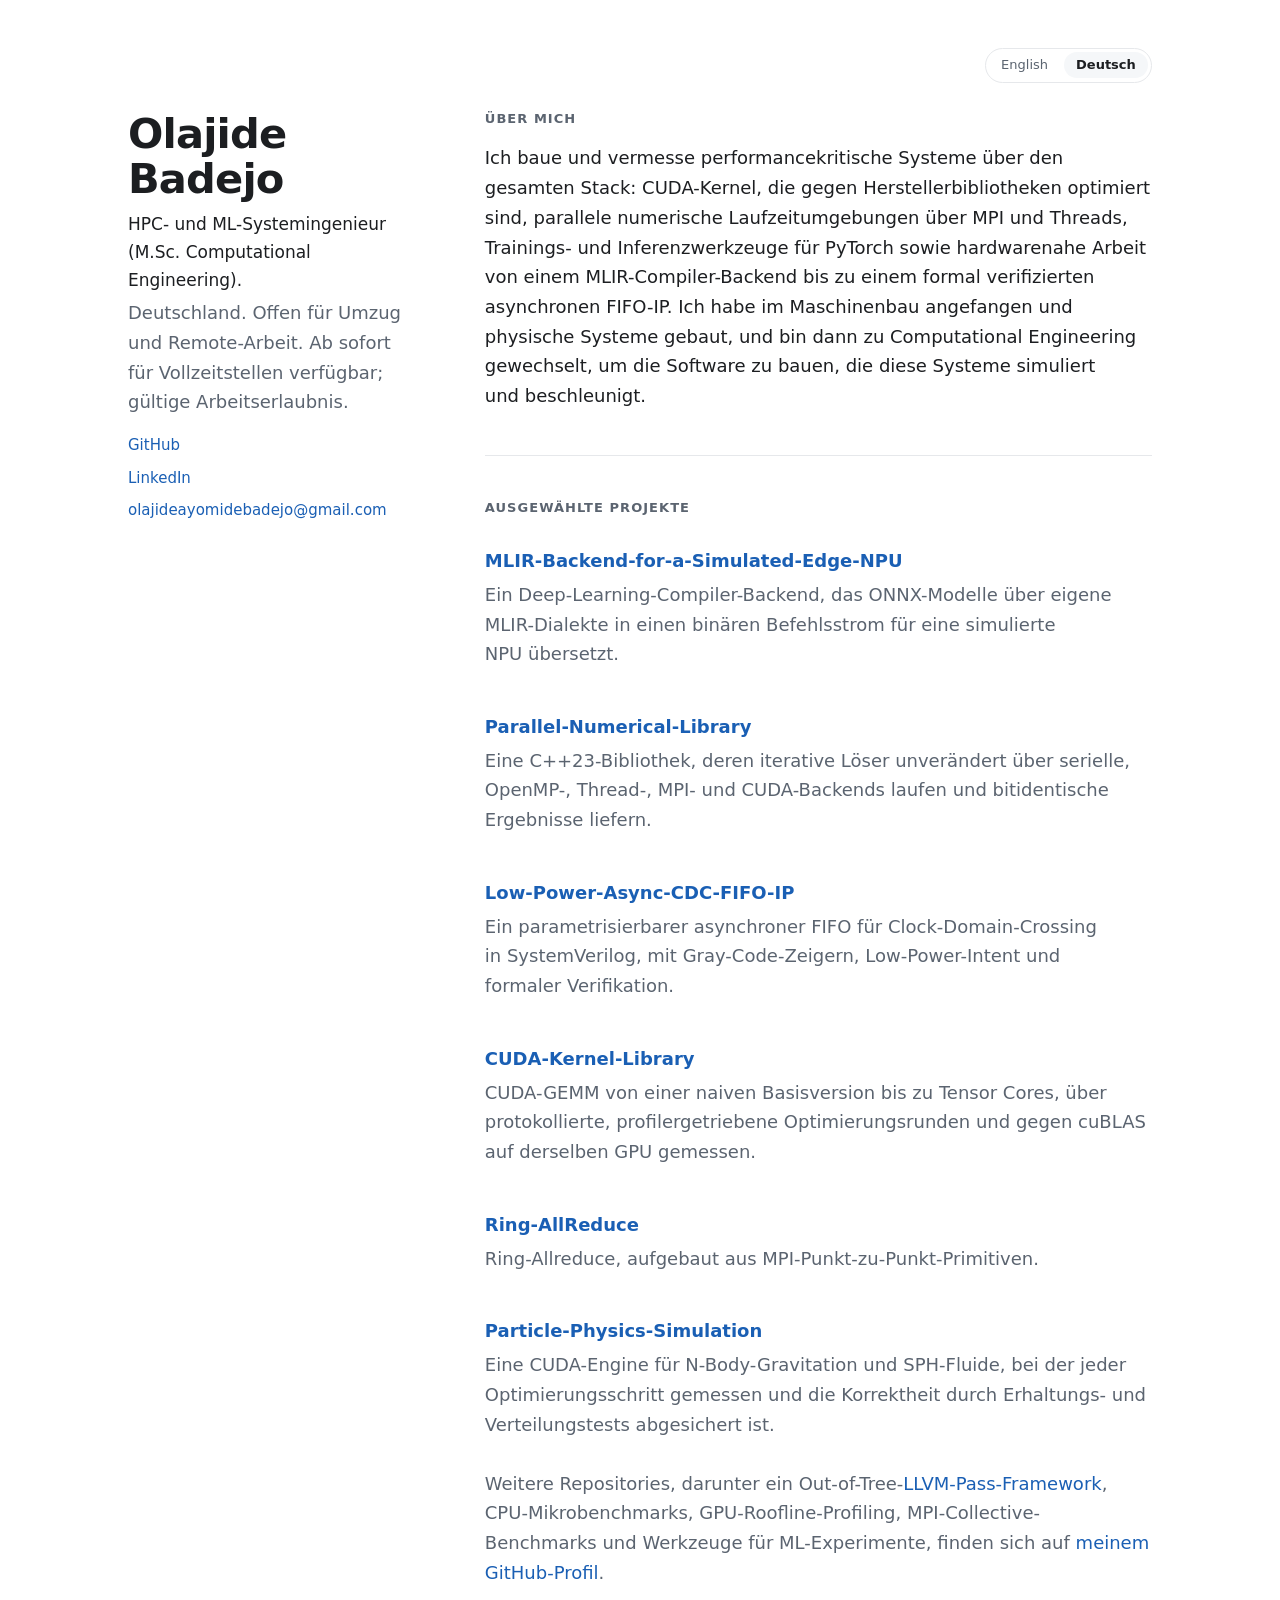
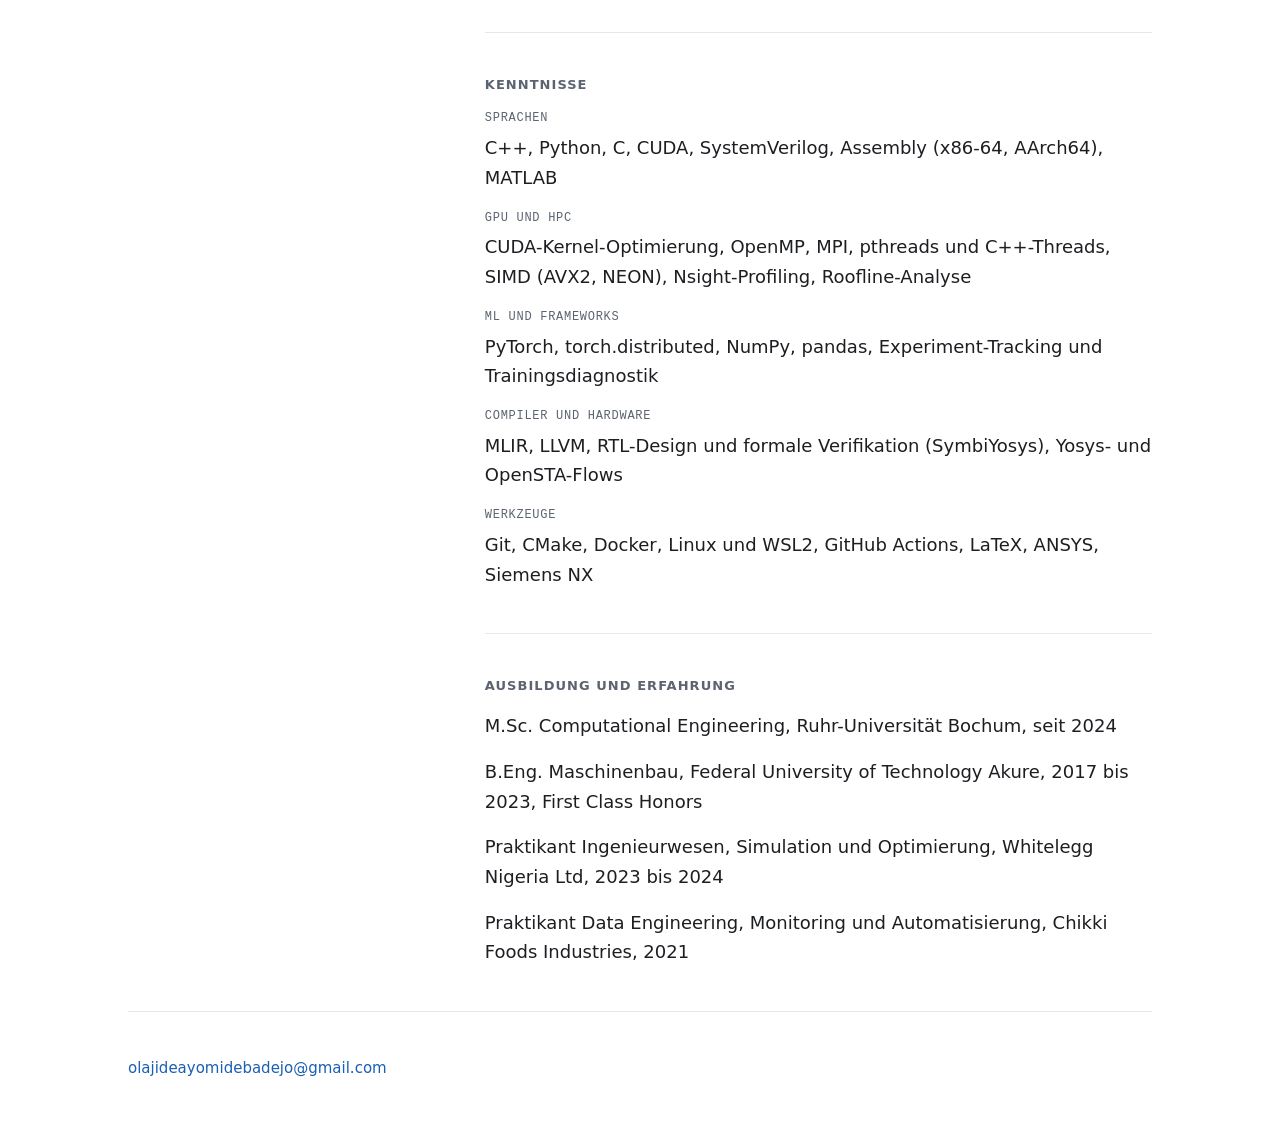
==== de.html @ dd7436f2 "Add German version with a language switch, and a two column desktop layout" ====
<!doctype html>
<html lang="de">
<head>
  <meta charset="utf-8">
  <meta name="viewport" content="width=device-width, initial-scale=1">
  <meta name="color-scheme" content="light dark">
  <title>Olajide Badejo | HPC- und ML-Systemingenieur</title>
  <meta name="description" content="HPC- und ML-Systemingenieur. CUDA, C++, PyTorch, MLIR. M.Sc. Computational Engineering an der Ruhr-Universität Bochum.">
  <link rel="canonical" href="https://olajide-badejo.github.io/de.html">
  <link rel="alternate" hreflang="en" href="https://olajide-badejo.github.io/">
  <link rel="alternate" hreflang="de" href="https://olajide-badejo.github.io/de.html">
  <link rel="alternate" hreflang="x-default" href="https://olajide-badejo.github.io/">
  <meta property="og:type" content="profile">
  <meta property="og:title" content="Olajide Badejo">
  <meta property="og:description" content="HPC- und ML-Systemingenieur. CUDA, C++, PyTorch, MLIR. M.Sc. Computational Engineering an der Ruhr-Universität Bochum.">
  <meta property="og:url" content="https://olajide-badejo.github.io/de.html">
  <meta property="og:locale" content="de">
  <meta property="og:locale:alternate" content="en">
  <link rel="icon" href="favicon.svg" type="image/svg+xml">
  <link rel="stylesheet" href="style.css">
</head>
<body>
  <div class="page">

    <div class="topbar">
      <nav class="lang-switch" aria-label="Sprache">
        <a href="index.html" lang="en" hreflang="en">English</a>
        <span class="lang-current" aria-current="page">Deutsch</span>
      </nav>
    </div>

    <div class="layout">

      <header class="identity">
        <h1>Olajide Badejo</h1>
        <p class="role">HPC- und ML-Systemingenieur (M.Sc. Computational Engineering).</p>
        <p class="availability">Deutschland. Offen für Umzug und Remote-Arbeit. Ab sofort für Vollzeitstellen verfügbar; gültige Arbeitserlaubnis.</p>
        <nav class="identity-links" aria-label="Kontakt und Profile">
          <a href="https://github.com/Olajide-Badejo" target="_blank" rel="noopener">GitHub</a>
          <a href="https://www.linkedin.com/in/olajide-badejo" target="_blank" rel="noopener">LinkedIn</a>
          <a href="mailto:olajideayomidebadejo@gmail.com">olajideayomidebadejo@gmail.com</a>
        </nav>
      </header>

      <main>

        <section class="about" aria-labelledby="about-heading">
          <h2 id="about-heading">Über mich</h2>
          <p>Ich baue und vermesse performancekritische Systeme über den gesamten Stack: CUDA-Kernel, die gegen Herstellerbibliotheken optimiert sind, parallele numerische Laufzeitumgebungen über MPI und Threads, Trainings- und Inferenzwerkzeuge für PyTorch sowie hardwarenahe Arbeit von einem MLIR-Compiler-Backend bis zu einem formal verifizierten asynchronen FIFO-IP. Ich habe im Maschinenbau angefangen und physische Systeme gebaut, und bin dann zu Computational Engineering gewechselt, um die Software zu bauen, die diese Systeme simuliert und beschleunigt.</p>
        </section>

        <section class="selected-work" aria-labelledby="work-heading">
          <h2 id="work-heading">Ausgewählte Projekte</h2>
          <ul class="work-list">
            <li class="work-item">
              <a href="https://github.com/Olajide-Badejo/MLIR-Backend-for-a-Simulated-Edge-NPU" target="_blank" rel="noopener">MLIR-Backend-for-a-Simulated-Edge-NPU</a>
              <p>Ein Deep-Learning-Compiler-Backend, das ONNX-Modelle über eigene MLIR-Dialekte in einen binären Befehlsstrom für eine simulierte NPU übersetzt.</p>
            </li>
            <li class="work-item">
              <a href="https://github.com/Olajide-Badejo/Parallel-Numerical-Library" target="_blank" rel="noopener">Parallel-Numerical-Library</a>
              <p>Eine C++23-Bibliothek, deren iterative Löser unverändert über serielle, OpenMP-, Thread-, MPI- und CUDA-Backends laufen und bitidentische Ergebnisse liefern.</p>
            </li>
            <li class="work-item">
              <a href="https://github.com/Olajide-Badejo/Low-Power-Async-CDC-FIFO-IP" target="_blank" rel="noopener">Low-Power-Async-CDC-FIFO-IP</a>
              <p>Ein parametrisierbarer asynchroner FIFO für Clock-Domain-Crossing in SystemVerilog, mit Gray-Code-Zeigern, Low-Power-Intent und formaler Verifikation.</p>
            </li>
            <li class="work-item">
              <a href="https://github.com/Olajide-Badejo/CUDA-Kernel-Library" target="_blank" rel="noopener">CUDA-Kernel-Library</a>
              <p>CUDA-GEMM von einer naiven Basisversion bis zu Tensor Cores, über protokollierte, profilergetriebene Optimierungsrunden und gegen cuBLAS auf derselben GPU gemessen.</p>
            </li>
            <li class="work-item">
              <a href="https://github.com/Olajide-Badejo/Ring-AllReduce" target="_blank" rel="noopener">Ring-AllReduce</a>
              <p>Ring-Allreduce, aufgebaut aus MPI-Punkt-zu-Punkt-Primitiven.</p>
            </li>
            <li class="work-item">
              <a href="https://github.com/Olajide-Badejo/Particle-Physics-Simulation" target="_blank" rel="noopener">Particle-Physics-Simulation</a>
              <p>Eine CUDA-Engine für N-Body-Gravitation und SPH-Fluide, bei der jeder Optimierungsschritt gemessen und die Korrektheit durch Erhaltungs- und Verteilungstests abgesichert ist.</p>
            </li>
          </ul>
          <p class="work-more">Weitere Repositories, darunter ein Out-of-Tree-<a href="https://github.com/Olajide-Badejo/LLVM-Optimization-Pass-Framework" target="_blank" rel="noopener">LLVM-Pass-Framework</a>, CPU-Mikrobenchmarks, GPU-Roofline-Profiling, MPI-Collective-Benchmarks und Werkzeuge für ML-Experimente, finden sich auf <a href="https://github.com/Olajide-Badejo?tab=repositories" target="_blank" rel="noopener">meinem GitHub-Profil</a>.</p>
        </section>

        <section class="skills" aria-labelledby="skills-heading">
          <h2 id="skills-heading">Kenntnisse</h2>
          <dl class="skill-groups">
            <div class="skill-group">
              <dt>Sprachen</dt>
              <dd>C++, Python, C, CUDA, SystemVerilog, Assembly (x86-64, AArch64), MATLAB</dd>
            </div>
            <div class="skill-group">
              <dt>GPU und HPC</dt>
              <dd>CUDA-Kernel-Optimierung, OpenMP, MPI, pthreads und C++-Threads, SIMD (AVX2, NEON), Nsight-Profiling, Roofline-Analyse</dd>
            </div>
            <div class="skill-group">
              <dt>ML und Frameworks</dt>
              <dd>PyTorch, torch.distributed, NumPy, pandas, Experiment-Tracking und Trainingsdiagnostik</dd>
            </div>
            <div class="skill-group">
              <dt>Compiler und Hardware</dt>
              <dd>MLIR, LLVM, RTL-Design und formale Verifikation (SymbiYosys), Yosys- und OpenSTA-Flows</dd>
            </div>
            <div class="skill-group">
              <dt>Werkzeuge</dt>
              <dd>Git, CMake, Docker, Linux und WSL2, GitHub Actions, LaTeX, ANSYS, Siemens NX</dd>
            </div>
          </dl>
        </section>

        <section class="history" aria-labelledby="history-heading">
          <h2 id="history-heading">Ausbildung und Erfahrung</h2>
          <ul class="history-list">
            <li>M.Sc. Computational Engineering, Ruhr-Universität Bochum, seit 2024</li>
            <li>B.Eng. Maschinenbau, Federal University of Technology Akure, 2017 bis 2023, First Class Honors</li>
            <li>Praktikant Ingenieurwesen, Simulation und Optimierung, Whitelegg Nigeria Ltd, 2023 bis 2024</li>
            <li>Praktikant Data Engineering, Monitoring und Automatisierung, Chikki Foods Industries, 2021</li>
          </ul>
        </section>

        <!--
        <section class="recognition" aria-labelledby="recognition-heading">
          <h2 id="recognition-heading">Auszeichnungen</h2>
          Abschnitt bewusst reserviert; Auszeichnungen, Vorträge oder
          Publikationen hier ergänzen, sobald eine davon die Zeit eines
          Recruiters wert ist.
        </section>
        -->

      </main>

    </div>

    <footer>
      <p><a href="mailto:olajideayomidebadejo@gmail.com">olajideayomidebadejo@gmail.com</a></p>
    </footer>

  </div>
</body>
</html>
---- style.css ----
/* ---------------------------------------------------------------- tokens */

:root {
  --bg: #ffffff;
  --surface: #f5f7f9;
  --text: #1c1e21;
  --muted: #5b6470;
  --hairline: #e6e8eb;
  --accent: #1a5fb4;

  --font-sans: ui-sans-serif, system-ui, -apple-system, "Segoe UI", Roboto, sans-serif;
  --font-mono: ui-monospace, SFMono-Regular, Menlo, Consolas, "Liberation Mono", monospace;

  --measure: 42rem;
  --shell: 70rem;
  --rail: 17.5rem;
  --gutter: clamp(1.25rem, 4vw, 3rem);
  --space-xs: 0.25rem;
  --space-sm: 0.5rem;
  --space-md: 1rem;
  --space-lg: 1.75rem;
  --space-xl: 2.75rem;
}

@media (prefers-color-scheme: dark) {
  :root {
    --bg: #101418;
    --surface: #161b21;
    --text: #e6e9ec;
    --muted: #98a1ab;
    --hairline: #232a31;
    --accent: #6ca0e8;
  }
}

/* ------------------------------------------------------------------ base */

*,
*::before,
*::after {
  box-sizing: border-box;
}

html {
  -webkit-text-size-adjust: 100%;
}

body {
  margin: 0;
  background-color: var(--bg);
  color: var(--text);
  font-family: var(--font-sans);
  font-size: clamp(1rem, 0.95rem + 0.3vw, 1.125rem);
  line-height: 1.65;
  text-rendering: optimizeLegibility;
  transition: background-color 150ms linear, color 150ms linear;
}

p {
  margin: 0;
}

/* ---------------------------------------------------------------- layout */

.page {
  max-width: var(--shell);
  margin-inline: auto;
  padding: var(--gutter);
}

/* mobile first: one column, sections divided by hairlines */
main > section + section {
  margin-top: var(--space-xl);
  padding-top: var(--space-xl);
  border-top: 1px solid var(--hairline);
}

main,
footer {
  margin-top: var(--space-xl);
  padding-top: var(--space-xl);
  border-top: 1px solid var(--hairline);
}

/* -------------------------------------------------------- language switch */

.topbar {
  display: flex;
  justify-content: flex-end;
  margin-bottom: var(--space-lg);
}

.lang-switch {
  display: flex;
  align-items: center;
  gap: var(--space-xs);
  padding: 0.2rem;
  border: 1px solid var(--hairline);
  border-radius: 999px;
  font-size: 0.8125rem;
  line-height: 1.4;
}

.lang-switch > * {
  padding: 0.25rem 0.75rem;
  border-radius: 999px;
}

/* the active language is plain text, not a link */
.lang-current {
  background-color: var(--surface);
  color: var(--text);
  font-weight: 600;
}

.lang-switch a {
  color: var(--muted);
  text-decoration: none;
  transition: color 150ms linear, background-color 150ms linear;
}

.lang-switch a:hover,
.lang-switch a:focus-visible {
  color: var(--accent);
  background-color: var(--surface);
  text-decoration: none;
}

/* ------------------------------------------------------------- typography */

h1 {
  margin: 0 0 var(--space-sm);
  font-size: clamp(2rem, 1.6rem + 1.4vw, 2.6rem);
  font-weight: 650;
  line-height: 1.1;
  letter-spacing: -0.02em;
}

/* h2 reads as a quiet section label, not a competing headline */
h2 {
  margin: 0 0 var(--space-md);
  color: var(--muted);
  font-size: 0.8125rem;
  font-weight: 600;
  line-height: 1.3;
  letter-spacing: 0.08em;
  text-transform: uppercase;
}

a {
  color: var(--accent);
  text-decoration: none;
  transition: color 150ms linear;
}

a:hover,
a:focus-visible {
  text-decoration: underline;
  text-underline-offset: 0.15em;
}

:focus-visible {
  outline: 2px solid var(--accent);
  outline-offset: 3px;
  border-radius: 3px;
}

/* -------------------------------------------------------------- identity */

.identity .role {
  font-size: 1.0625rem;
}

.identity .availability {
  margin-top: var(--space-xs);
  color: var(--muted);
  text-wrap: pretty;
}

.identity-links {
  display: flex;
  flex-wrap: wrap;
  gap: var(--space-sm) var(--space-md);
  margin-top: var(--space-md);
  font-size: 0.9375rem;
}

.identity-links a {
  overflow-wrap: anywhere;
}

/* ---------------------------------------------------- selected work rows */

.about p,
.work-item > p,
.work-more {
  max-width: var(--measure);
  text-wrap: pretty;
}

.work-list {
  margin: 0;
  padding: 0;
  list-style: none;
}

.work-item {
  border-radius: 10px;
  transition: background-color 150ms linear;
}

.work-item + .work-item {
  margin-top: var(--space-lg);
}

/* project names are the only bold links on the page */
.work-item > a {
  font-weight: 600;
  overflow-wrap: anywhere;
}

.work-item > p {
  margin-top: var(--space-xs);
  color: var(--muted);
}

.work-more {
  margin-top: var(--space-lg);
  color: var(--muted);
}

/* ---------------------------------------------------------------- skills */

.skill-groups {
  margin: 0;
  max-width: var(--measure);
}

.skill-group + .skill-group {
  margin-top: var(--space-md);
}

.skill-group dt {
  color: var(--muted);
  font-family: var(--font-mono);
  font-size: 0.75rem;
  letter-spacing: 0.06em;
  text-transform: uppercase;
}

.skill-group dd {
  margin: var(--space-xs) 0 0;
}

/* ---------------------------------------- education and experience */

.history-list {
  margin: 0;
  padding: 0;
  max-width: var(--measure);
  list-style: none;
}

.history-list li + li {
  margin-top: var(--space-md);
}

/* ---------------------------------------------------------------- footer */

footer {
  color: var(--muted);
  font-size: 0.9375rem;
}

footer a {
  overflow-wrap: anywhere;
}

/* -------------------------------------------- desktop: two column shell */

@media (min-width: 62rem) {
  .layout {
    display: grid;
    grid-template-columns: var(--rail) minmax(0, 1fr);
    gap: clamp(3rem, 6vw, 5.5rem);
    align-items: start;
  }

  /* the identity rail stays in view while the work scrolls past it */
  .identity {
    position: sticky;
    top: var(--gutter);
  }

  .identity-links {
    flex-direction: column;
    gap: var(--space-sm);
  }

  /* the rail already separates the columns, so main needs no top rule */
  main {
    margin-top: 0;
    padding-top: 0;
    border-top: 0;
  }

  /* hover affordance on work rows, bled into the column gutter */
  .work-list {
    margin-inline: -1rem;
  }

  .work-item {
    padding: 0.85rem 1rem;
  }

  .work-item + .work-item {
    margin-top: var(--space-md);
  }

  .work-item:hover {
    background-color: var(--surface);
  }

  .work-more {
    margin-top: var(--space-md);
  }
}

/* ------------------------------------------------------------ a11y prefs */

@media (prefers-reduced-motion: reduce) {
  body,
  a,
  .work-item,
  .lang-switch a {
    transition: none;
  }
}

/* ----------------------------------------------------------------- print */

@media print {
  :root {
    --bg: #ffffff;
    --surface: #ffffff;
    --text: #000000;
    --muted: #000000;
    --hairline: #bbbbbb;
    --accent: #000000;
  }

  body {
    font-size: 10.5pt;
    line-height: 1.45;
  }

  .page {
    max-width: none;
    padding: 0;
  }

  /* the switch is navigation, and navigation does not print */
  .topbar {
    display: none;
  }

  .layout {
    display: block;
  }

  .identity {
    position: static;
  }

  a,
  a:hover {
    text-decoration: none;
  }

  main,
  main > section + section,
  footer {
    margin-top: var(--space-lg);
    padding-top: var(--space-lg);
  }

  .work-list {
    margin-inline: 0;
  }

  .work-item,
  .skill-group,
  .history-list li {
    padding: 0;
    break-inside: avoid;
  }
}
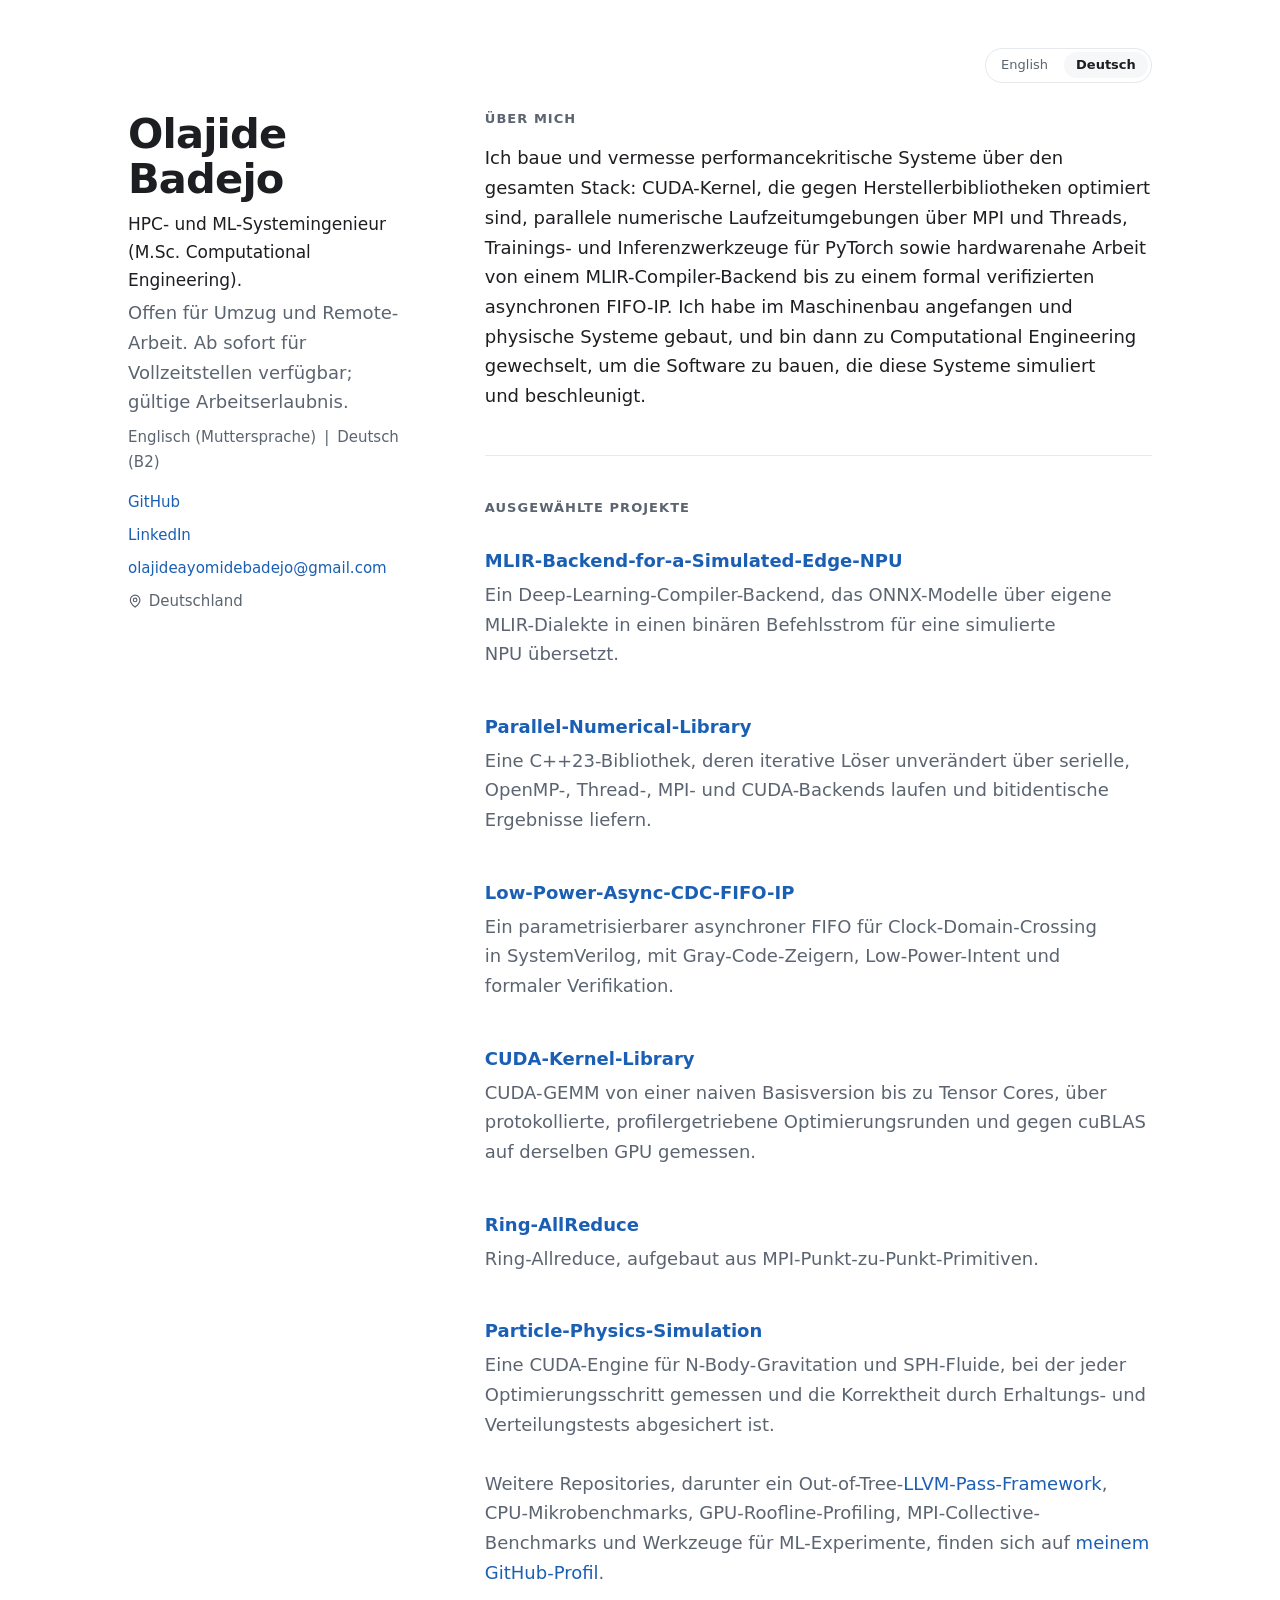
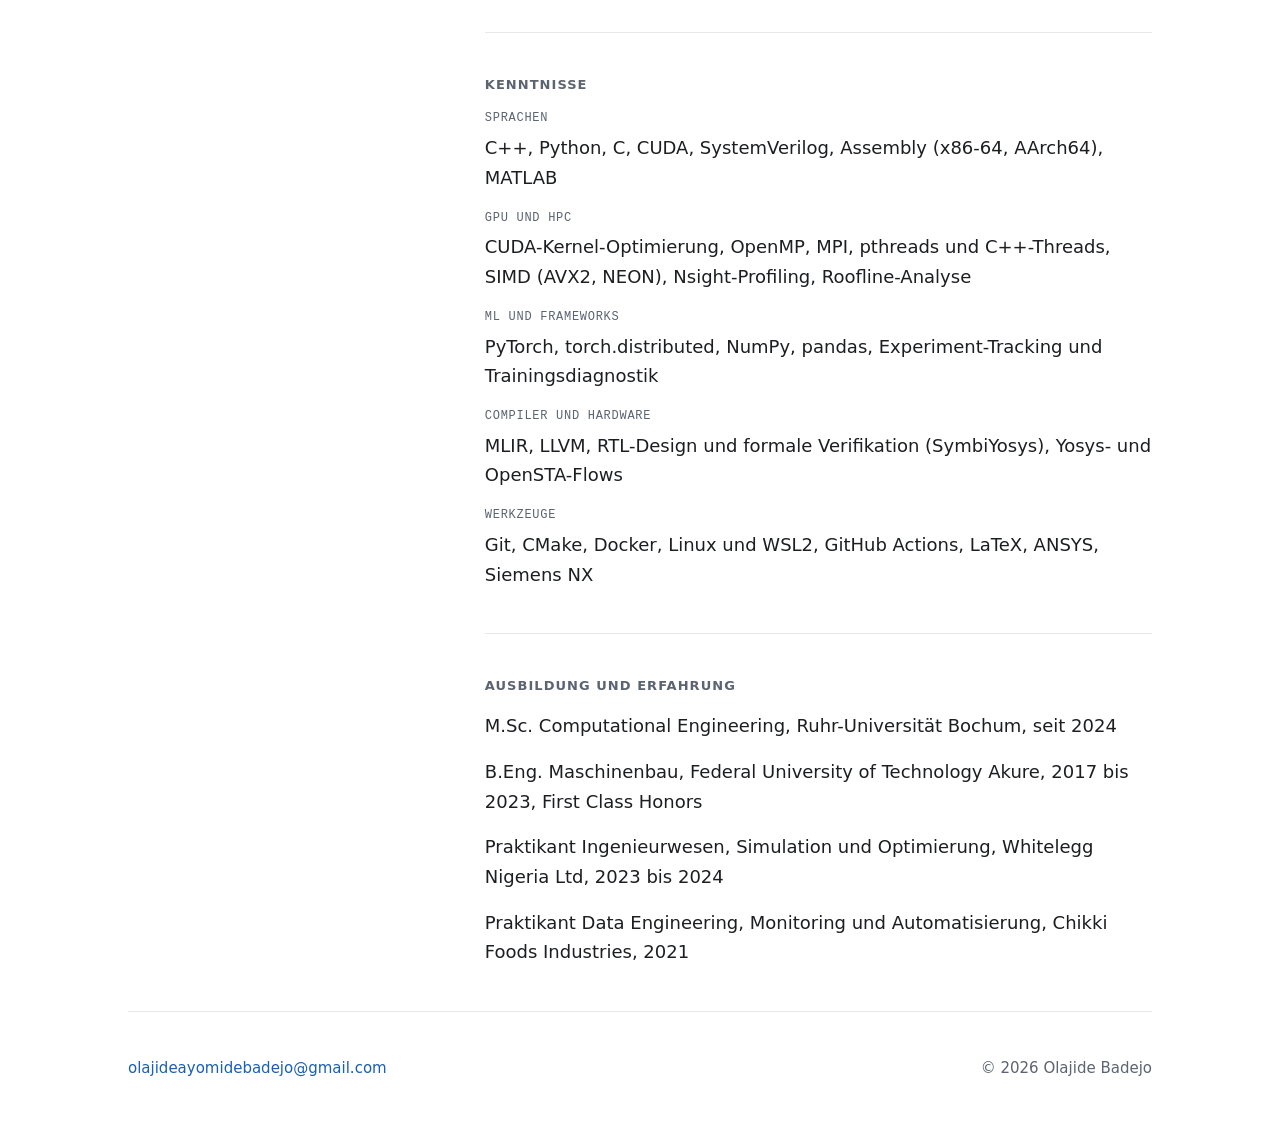
==== commit 5e550029: "Add language levels, a pinned location under the email, and a footer copyright line" ====
--- a/de.html
+++ b/de.html
@@ -34,12 +34,20 @@
       <header class="identity">
         <h1>Olajide Badejo</h1>
         <p class="role">HPC- und ML-Systemingenieur (M.Sc. Computational Engineering).</p>
-        <p class="availability">Deutschland. Offen für Umzug und Remote-Arbeit. Ab sofort für Vollzeitstellen verfügbar; gültige Arbeitserlaubnis.</p>
+        <p class="availability">Offen für Umzug und Remote-Arbeit. Ab sofort für Vollzeitstellen verfügbar; gültige Arbeitserlaubnis.</p>
+        <p class="languages">Englisch (Muttersprache) <span aria-hidden="true">|</span> Deutsch (B2)</p>
         <nav class="identity-links" aria-label="Kontakt und Profile">
           <a href="https://github.com/Olajide-Badejo" target="_blank" rel="noopener">GitHub</a>
           <a href="https://www.linkedin.com/in/olajide-badejo" target="_blank" rel="noopener">LinkedIn</a>
           <a href="mailto:olajideayomidebadejo@gmail.com">olajideayomidebadejo@gmail.com</a>
         </nav>
+        <p class="location">
+          <svg class="pin" viewBox="0 0 24 24" aria-hidden="true" focusable="false">
+            <path d="M20 10c0 6-8 12-8 12s-8-6-8-12a8 8 0 0 1 16 0z"></path>
+            <circle cx="12" cy="10" r="3"></circle>
+          </svg>
+          Deutschland
+        </p>
       </header>
 
       <main>
@@ -131,6 +139,7 @@
 
     <footer>
       <p><a href="mailto:olajideayomidebadejo@gmail.com">olajideayomidebadejo@gmail.com</a></p>
+      <p class="copyright"><small>&copy; 2026 Olajide Badejo</small></p>
     </footer>
 
   </div>
--- a/style.css
+++ b/style.css
@@ -177,6 +177,16 @@
   text-wrap: pretty;
 }
 
+.identity .languages {
+  margin-top: var(--space-sm);
+  color: var(--muted);
+  font-size: 0.9375rem;
+}
+
+.identity .languages span {
+  padding-inline: 0.2rem;
+}
+
 .identity-links {
   display: flex;
   flex-wrap: wrap;
@@ -189,6 +199,27 @@
   overflow-wrap: anywhere;
 }
 
+/* sits directly under the email, closing the identity block */
+.identity .location {
+  display: flex;
+  align-items: center;
+  gap: 0.4rem;
+  margin-top: var(--space-sm);
+  color: var(--muted);
+  font-size: 0.9375rem;
+}
+
+.pin {
+  flex: none;
+  width: 0.95em;
+  height: 0.95em;
+  fill: none;
+  stroke: currentColor;
+  stroke-width: 2;
+  stroke-linecap: round;
+  stroke-linejoin: round;
+}
+
 /* ---------------------------------------------------- selected work rows */
 
 .about p,
@@ -268,12 +299,22 @@
 /* ---------------------------------------------------------------- footer */
 
 footer {
+  display: flex;
+  flex-wrap: wrap;
+  align-items: baseline;
+  justify-content: space-between;
+  gap: var(--space-xs) var(--space-md);
   color: var(--muted);
   font-size: 0.9375rem;
 }
 
 footer a {
   overflow-wrap: anywhere;
+}
+
+/* <small> carries the legal small print semantics; the size is set here */
+.copyright small {
+  font-size: inherit;
 }
 
 /* -------------------------------------------- desktop: two column shell */
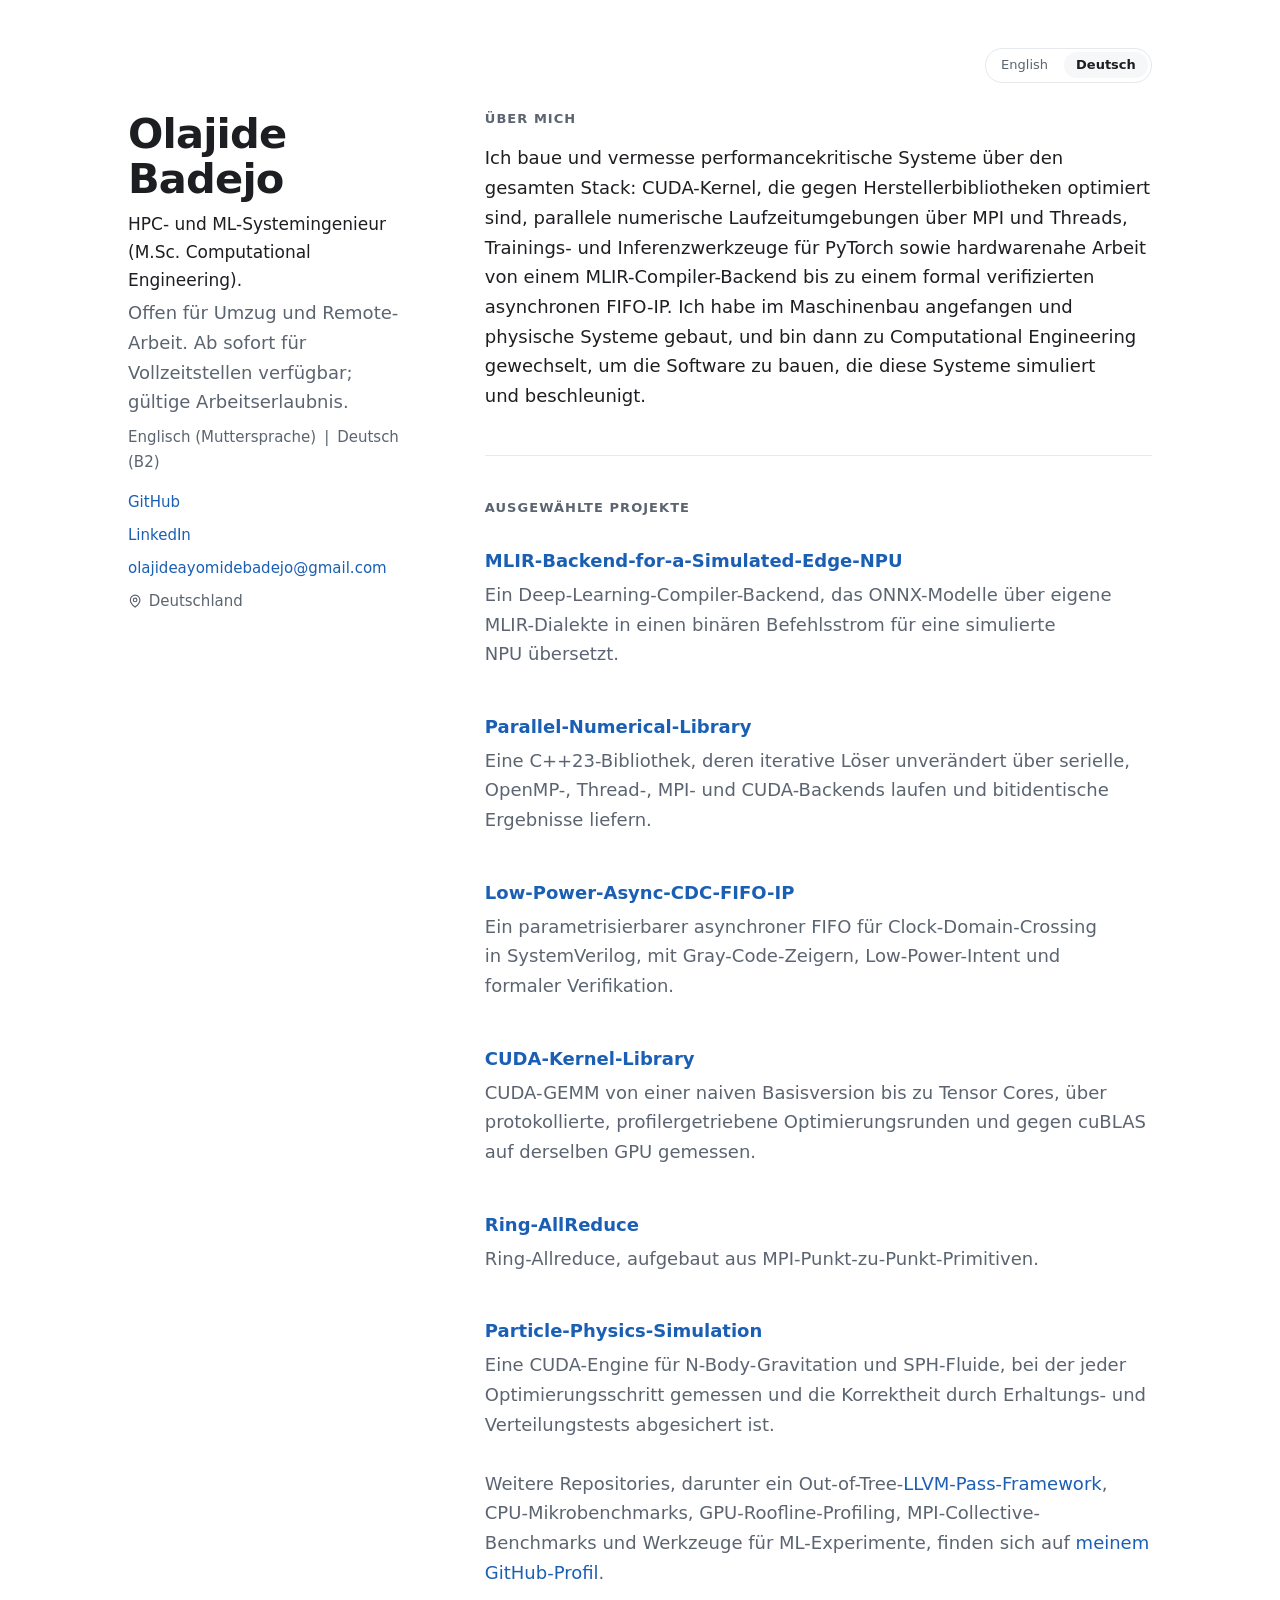
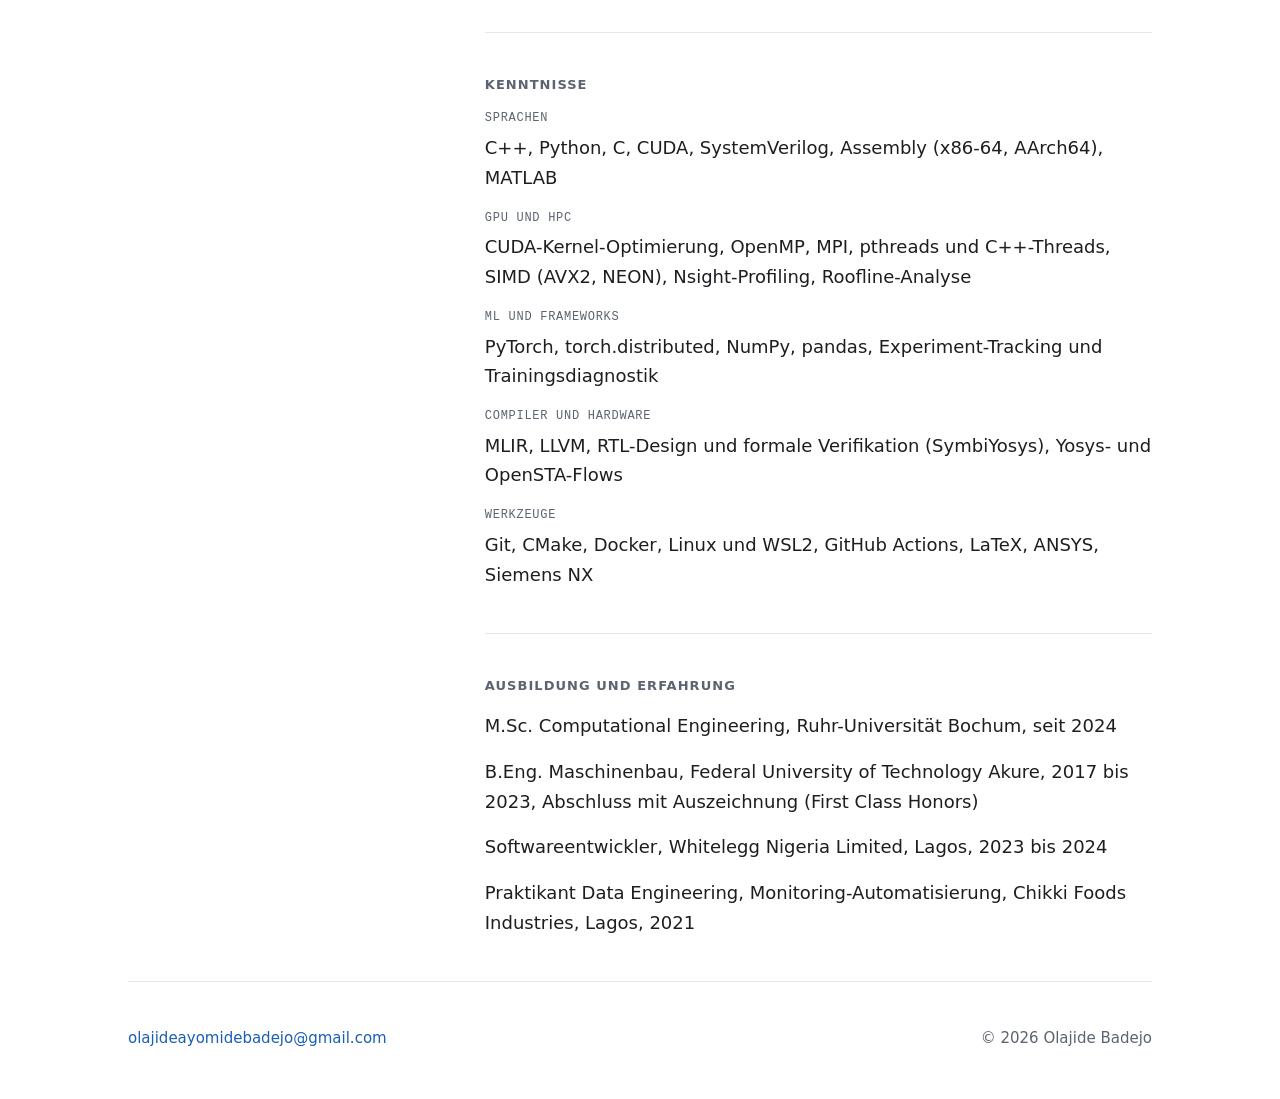
==== commit e2063cf1: "Correct experience titles and translate them on the German page" ====
--- a/de.html
+++ b/de.html
@@ -118,9 +118,9 @@
           <h2 id="history-heading">Ausbildung und Erfahrung</h2>
           <ul class="history-list">
             <li>M.Sc. Computational Engineering, Ruhr-Universität Bochum, seit 2024</li>
-            <li>B.Eng. Maschinenbau, Federal University of Technology Akure, 2017 bis 2023, First Class Honors</li>
-            <li>Praktikant Ingenieurwesen, Simulation und Optimierung, Whitelegg Nigeria Ltd, 2023 bis 2024</li>
-            <li>Praktikant Data Engineering, Monitoring und Automatisierung, Chikki Foods Industries, 2021</li>
+            <li>B.Eng. Maschinenbau, Federal University of Technology Akure, 2017 bis 2023, Abschluss mit Auszeichnung (First Class Honors)</li>
+            <li>Softwareentwickler, Whitelegg Nigeria Limited, Lagos, 2023 bis 2024</li>
+            <li>Praktikant Data Engineering, Monitoring-Automatisierung, Chikki Foods Industries, Lagos, 2021</li>
           </ul>
         </section>
 
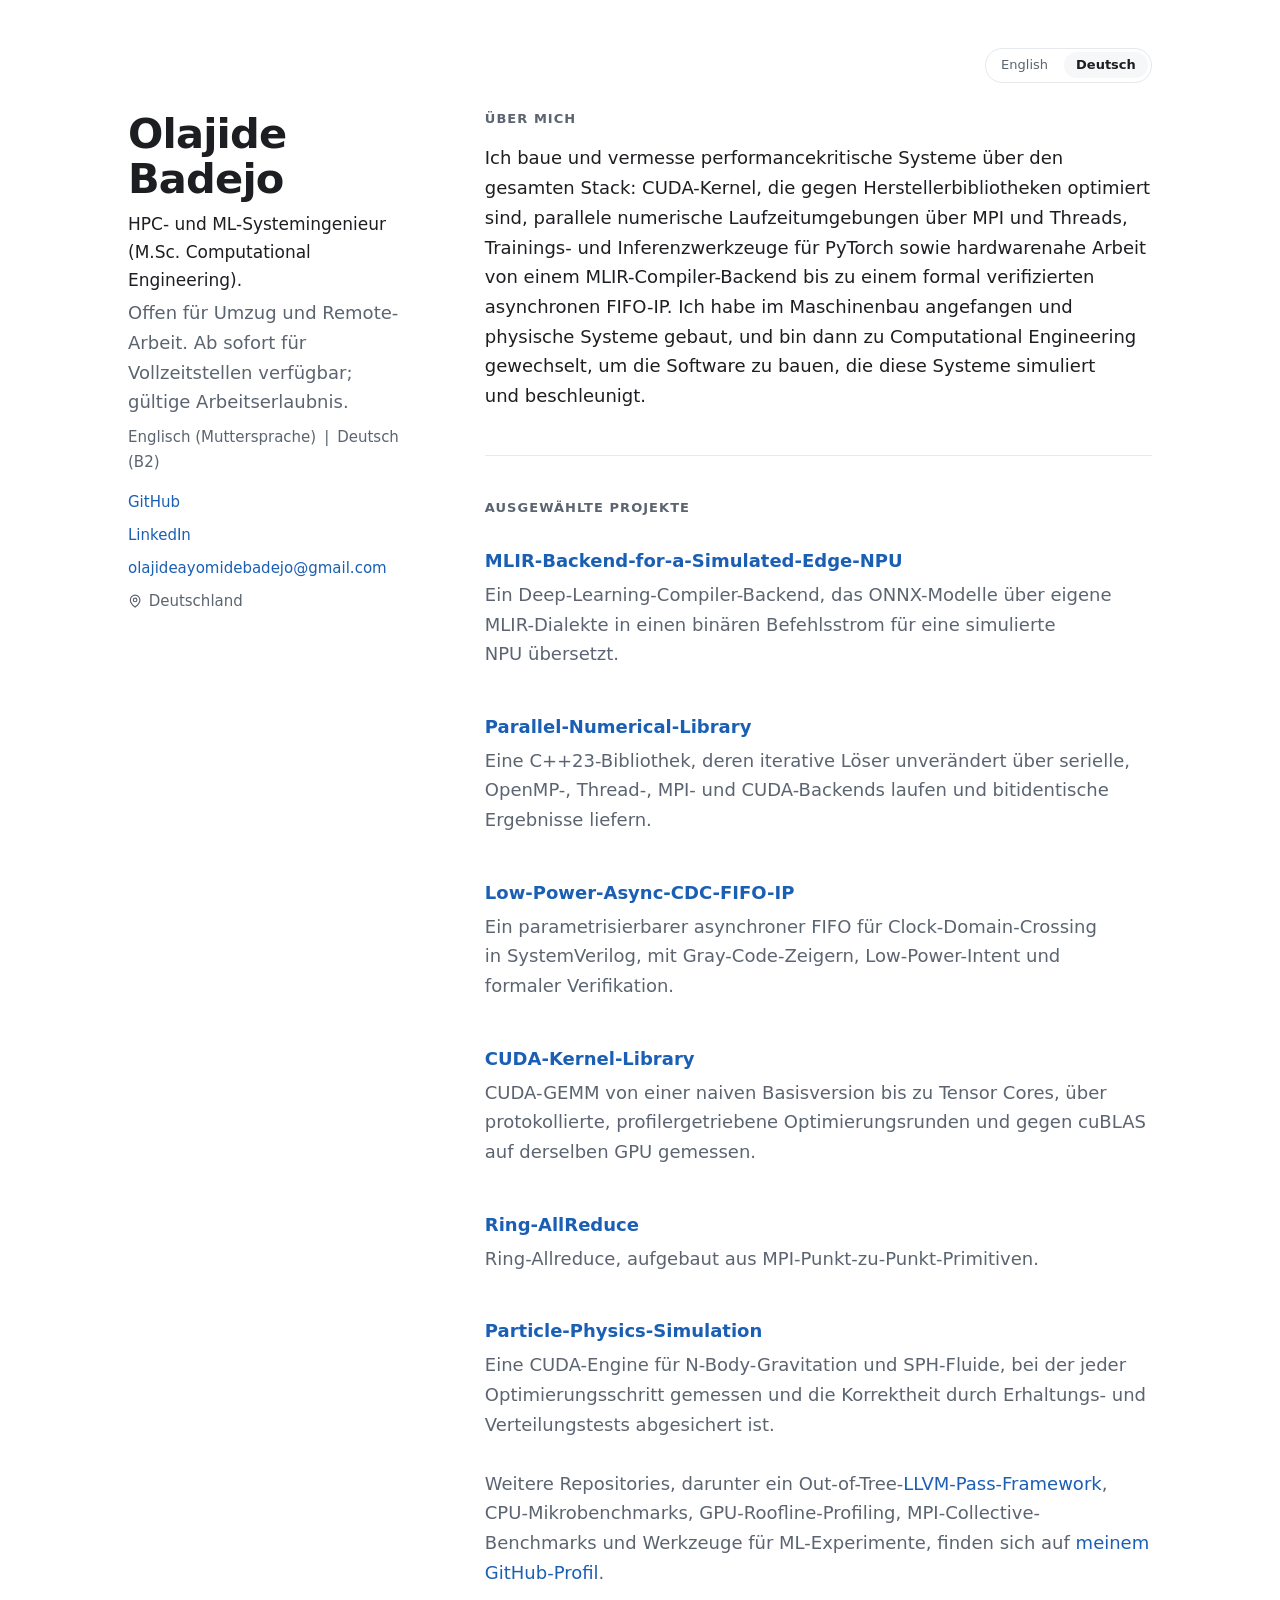
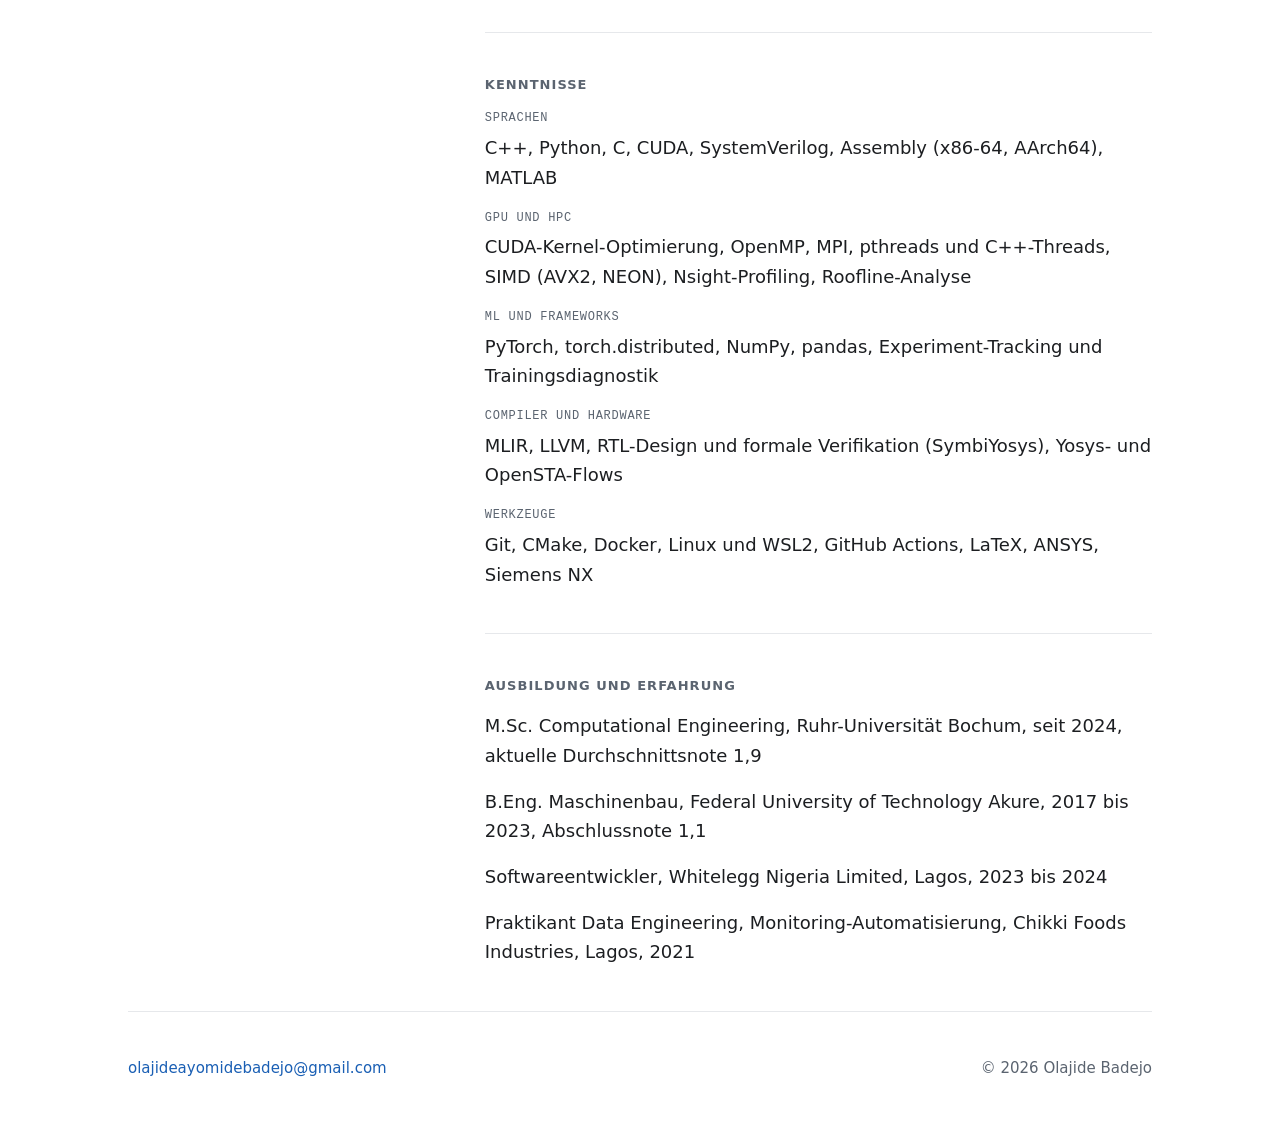
==== commit 6eafe162: "Replace honours classification with grade in both languages" ====
--- a/de.html
+++ b/de.html
@@ -117,8 +117,8 @@
         <section class="history" aria-labelledby="history-heading">
           <h2 id="history-heading">Ausbildung und Erfahrung</h2>
           <ul class="history-list">
-            <li>M.Sc. Computational Engineering, Ruhr-Universität Bochum, seit 2024</li>
-            <li>B.Eng. Maschinenbau, Federal University of Technology Akure, 2017 bis 2023, Abschluss mit Auszeichnung (First Class Honors)</li>
+            <li>M.Sc. Computational Engineering, Ruhr-Universität Bochum, seit 2024, aktuelle Durchschnittsnote 1,9</li>
+            <li>B.Eng. Maschinenbau, Federal University of Technology Akure, 2017 bis 2023, Abschlussnote 1,1</li>
             <li>Softwareentwickler, Whitelegg Nigeria Limited, Lagos, 2023 bis 2024</li>
             <li>Praktikant Data Engineering, Monitoring-Automatisierung, Chikki Foods Industries, Lagos, 2021</li>
           </ul>
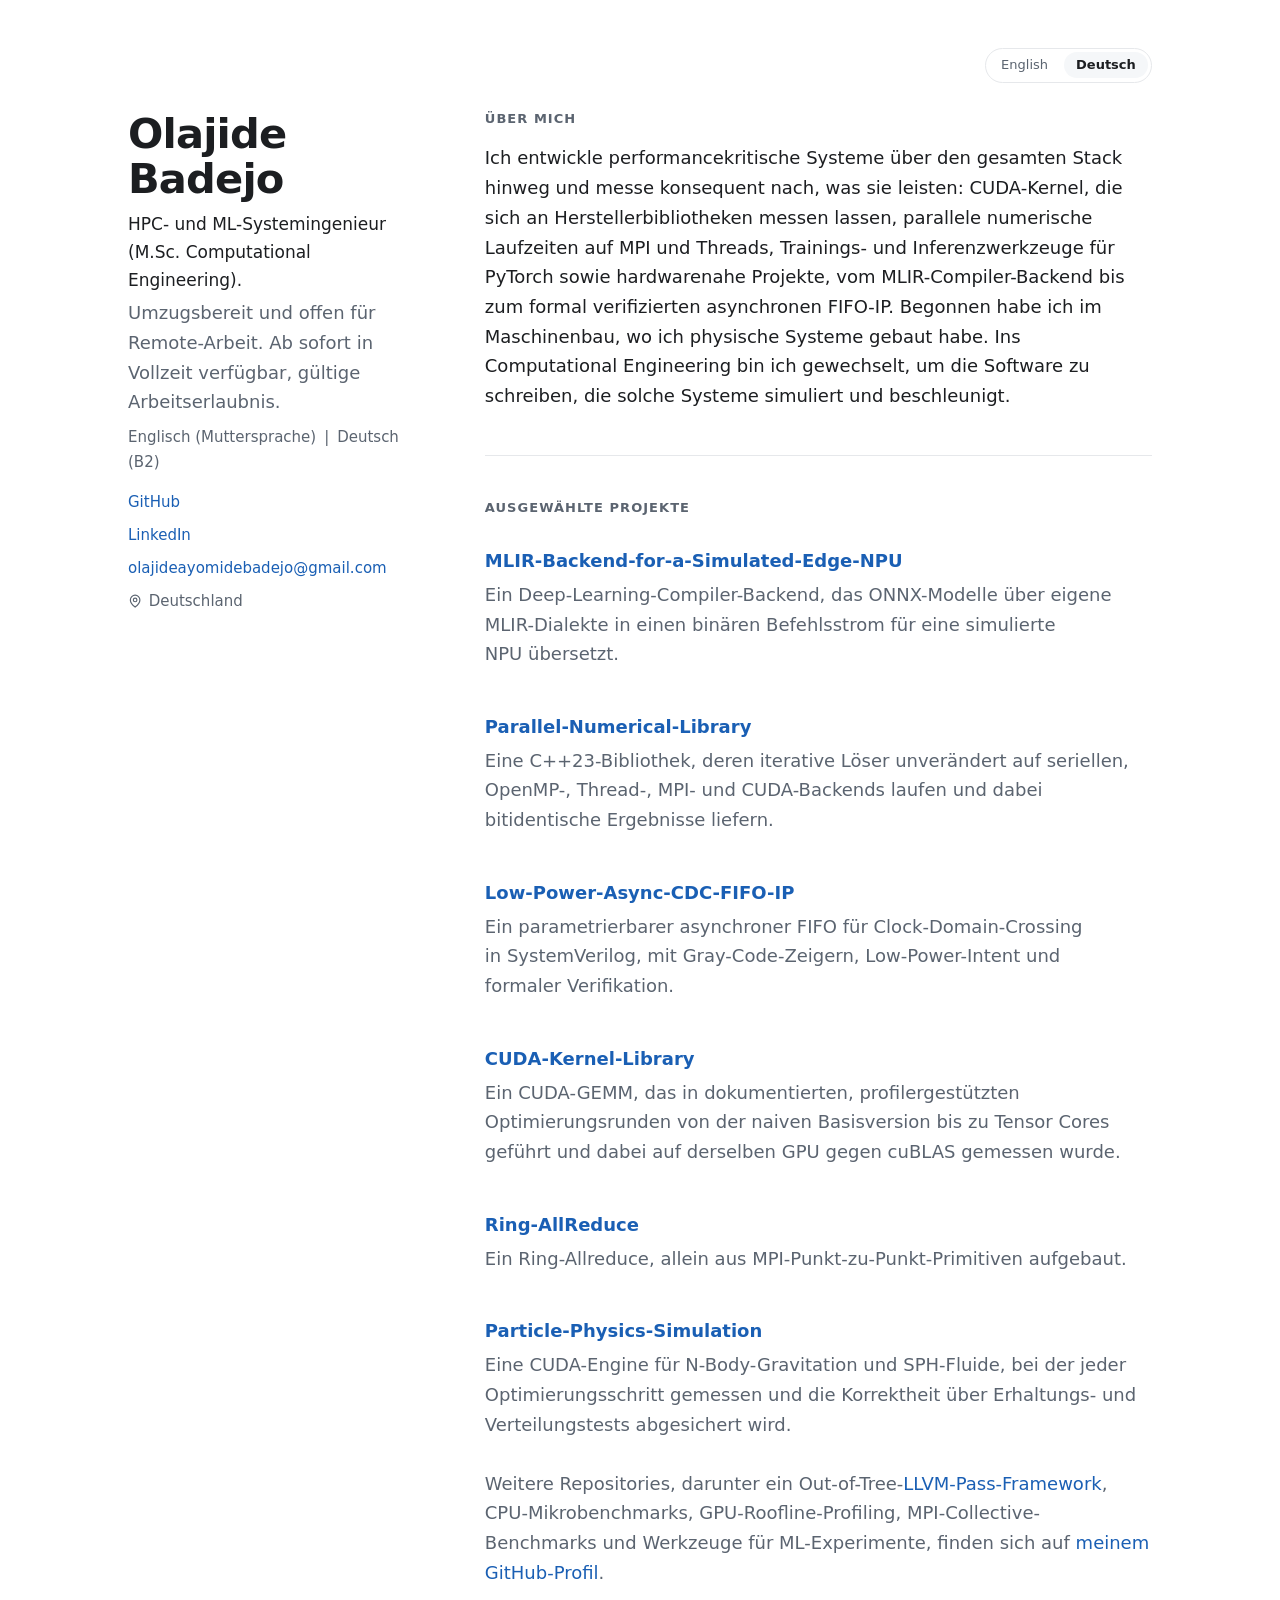
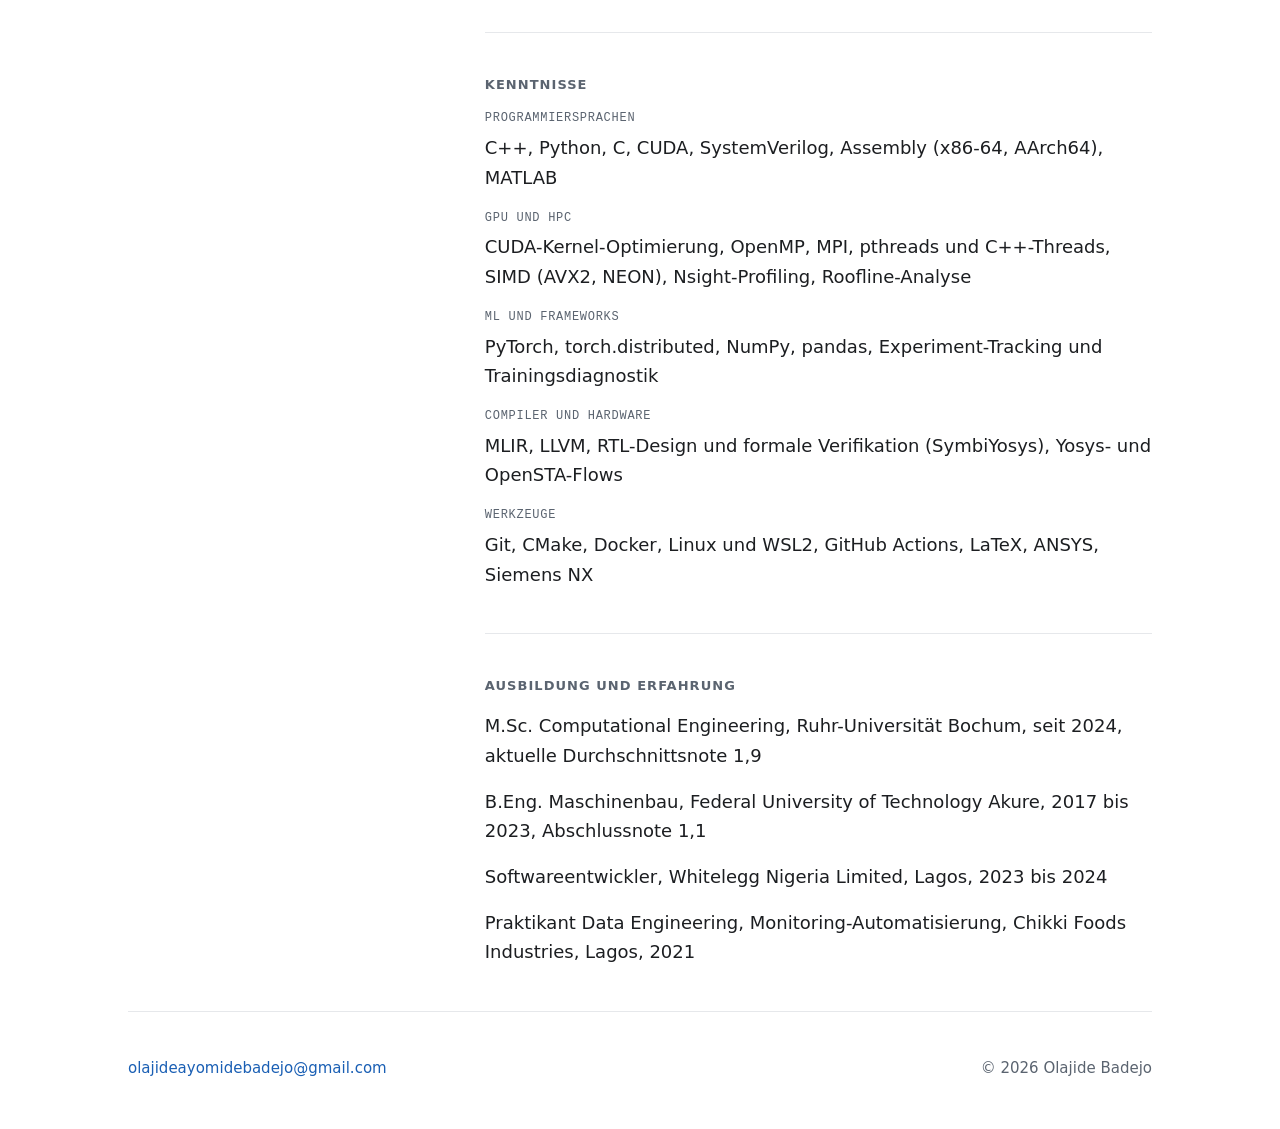
==== commit 913b598c: "Label programming languages explicitly and tighten the German copy" ====
--- a/de.html
+++ b/de.html
@@ -34,7 +34,7 @@
       <header class="identity">
         <h1>Olajide Badejo</h1>
         <p class="role">HPC- und ML-Systemingenieur (M.Sc. Computational Engineering).</p>
-        <p class="availability">Offen für Umzug und Remote-Arbeit. Ab sofort für Vollzeitstellen verfügbar; gültige Arbeitserlaubnis.</p>
+        <p class="availability">Umzugsbereit und offen für Remote-Arbeit. Ab sofort in Vollzeit verfügbar, gültige Arbeitserlaubnis.</p>
         <p class="languages">Englisch (Muttersprache) <span aria-hidden="true">|</span> Deutsch (B2)</p>
         <nav class="identity-links" aria-label="Kontakt und Profile">
           <a href="https://github.com/Olajide-Badejo" target="_blank" rel="noopener">GitHub</a>
@@ -54,7 +54,7 @@
 
         <section class="about" aria-labelledby="about-heading">
           <h2 id="about-heading">Über mich</h2>
-          <p>Ich baue und vermesse performancekritische Systeme über den gesamten Stack: CUDA-Kernel, die gegen Herstellerbibliotheken optimiert sind, parallele numerische Laufzeitumgebungen über MPI und Threads, Trainings- und Inferenzwerkzeuge für PyTorch sowie hardwarenahe Arbeit von einem MLIR-Compiler-Backend bis zu einem formal verifizierten asynchronen FIFO-IP. Ich habe im Maschinenbau angefangen und physische Systeme gebaut, und bin dann zu Computational Engineering gewechselt, um die Software zu bauen, die diese Systeme simuliert und beschleunigt.</p>
+          <p>Ich entwickle performancekritische Systeme über den gesamten Stack hinweg und messe konsequent nach, was sie leisten: CUDA-Kernel, die sich an Herstellerbibliotheken messen lassen, parallele numerische Laufzeiten auf MPI und Threads, Trainings- und Inferenzwerkzeuge für PyTorch sowie hardwarenahe Projekte, vom MLIR-Compiler-Backend bis zum formal verifizierten asynchronen FIFO-IP. Begonnen habe ich im Maschinenbau, wo ich physische Systeme gebaut habe. Ins Computational Engineering bin ich gewechselt, um die Software zu schreiben, die solche Systeme simuliert und beschleunigt.</p>
         </section>
 
         <section class="selected-work" aria-labelledby="work-heading">
@@ -66,23 +66,23 @@
             </li>
             <li class="work-item">
               <a href="https://github.com/Olajide-Badejo/Parallel-Numerical-Library" target="_blank" rel="noopener">Parallel-Numerical-Library</a>
-              <p>Eine C++23-Bibliothek, deren iterative Löser unverändert über serielle, OpenMP-, Thread-, MPI- und CUDA-Backends laufen und bitidentische Ergebnisse liefern.</p>
+              <p>Eine C++23-Bibliothek, deren iterative Löser unverändert auf seriellen, OpenMP-, Thread-, MPI- und CUDA-Backends laufen und dabei bitidentische Ergebnisse liefern.</p>
             </li>
             <li class="work-item">
               <a href="https://github.com/Olajide-Badejo/Low-Power-Async-CDC-FIFO-IP" target="_blank" rel="noopener">Low-Power-Async-CDC-FIFO-IP</a>
-              <p>Ein parametrisierbarer asynchroner FIFO für Clock-Domain-Crossing in SystemVerilog, mit Gray-Code-Zeigern, Low-Power-Intent und formaler Verifikation.</p>
+              <p>Ein parametrierbarer asynchroner FIFO für Clock-Domain-Crossing in SystemVerilog, mit Gray-Code-Zeigern, Low-Power-Intent und formaler Verifikation.</p>
             </li>
             <li class="work-item">
               <a href="https://github.com/Olajide-Badejo/CUDA-Kernel-Library" target="_blank" rel="noopener">CUDA-Kernel-Library</a>
-              <p>CUDA-GEMM von einer naiven Basisversion bis zu Tensor Cores, über protokollierte, profilergetriebene Optimierungsrunden und gegen cuBLAS auf derselben GPU gemessen.</p>
+              <p>Ein CUDA-GEMM, das in dokumentierten, profilergestützten Optimierungsrunden von der naiven Basisversion bis zu Tensor Cores geführt und dabei auf derselben GPU gegen cuBLAS gemessen wurde.</p>
             </li>
             <li class="work-item">
               <a href="https://github.com/Olajide-Badejo/Ring-AllReduce" target="_blank" rel="noopener">Ring-AllReduce</a>
-              <p>Ring-Allreduce, aufgebaut aus MPI-Punkt-zu-Punkt-Primitiven.</p>
+              <p>Ein Ring-Allreduce, allein aus MPI-Punkt-zu-Punkt-Primitiven aufgebaut.</p>
             </li>
             <li class="work-item">
               <a href="https://github.com/Olajide-Badejo/Particle-Physics-Simulation" target="_blank" rel="noopener">Particle-Physics-Simulation</a>
-              <p>Eine CUDA-Engine für N-Body-Gravitation und SPH-Fluide, bei der jeder Optimierungsschritt gemessen und die Korrektheit durch Erhaltungs- und Verteilungstests abgesichert ist.</p>
+              <p>Eine CUDA-Engine für N-Body-Gravitation und SPH-Fluide, bei der jeder Optimierungsschritt gemessen und die Korrektheit über Erhaltungs- und Verteilungstests abgesichert wird.</p>
             </li>
           </ul>
           <p class="work-more">Weitere Repositories, darunter ein Out-of-Tree-<a href="https://github.com/Olajide-Badejo/LLVM-Optimization-Pass-Framework" target="_blank" rel="noopener">LLVM-Pass-Framework</a>, CPU-Mikrobenchmarks, GPU-Roofline-Profiling, MPI-Collective-Benchmarks und Werkzeuge für ML-Experimente, finden sich auf <a href="https://github.com/Olajide-Badejo?tab=repositories" target="_blank" rel="noopener">meinem GitHub-Profil</a>.</p>
@@ -92,7 +92,7 @@
           <h2 id="skills-heading">Kenntnisse</h2>
           <dl class="skill-groups">
             <div class="skill-group">
-              <dt>Sprachen</dt>
+              <dt>Programmiersprachen</dt>
               <dd>C++, Python, C, CUDA, SystemVerilog, Assembly (x86-64, AArch64), MATLAB</dd>
             </div>
             <div class="skill-group">
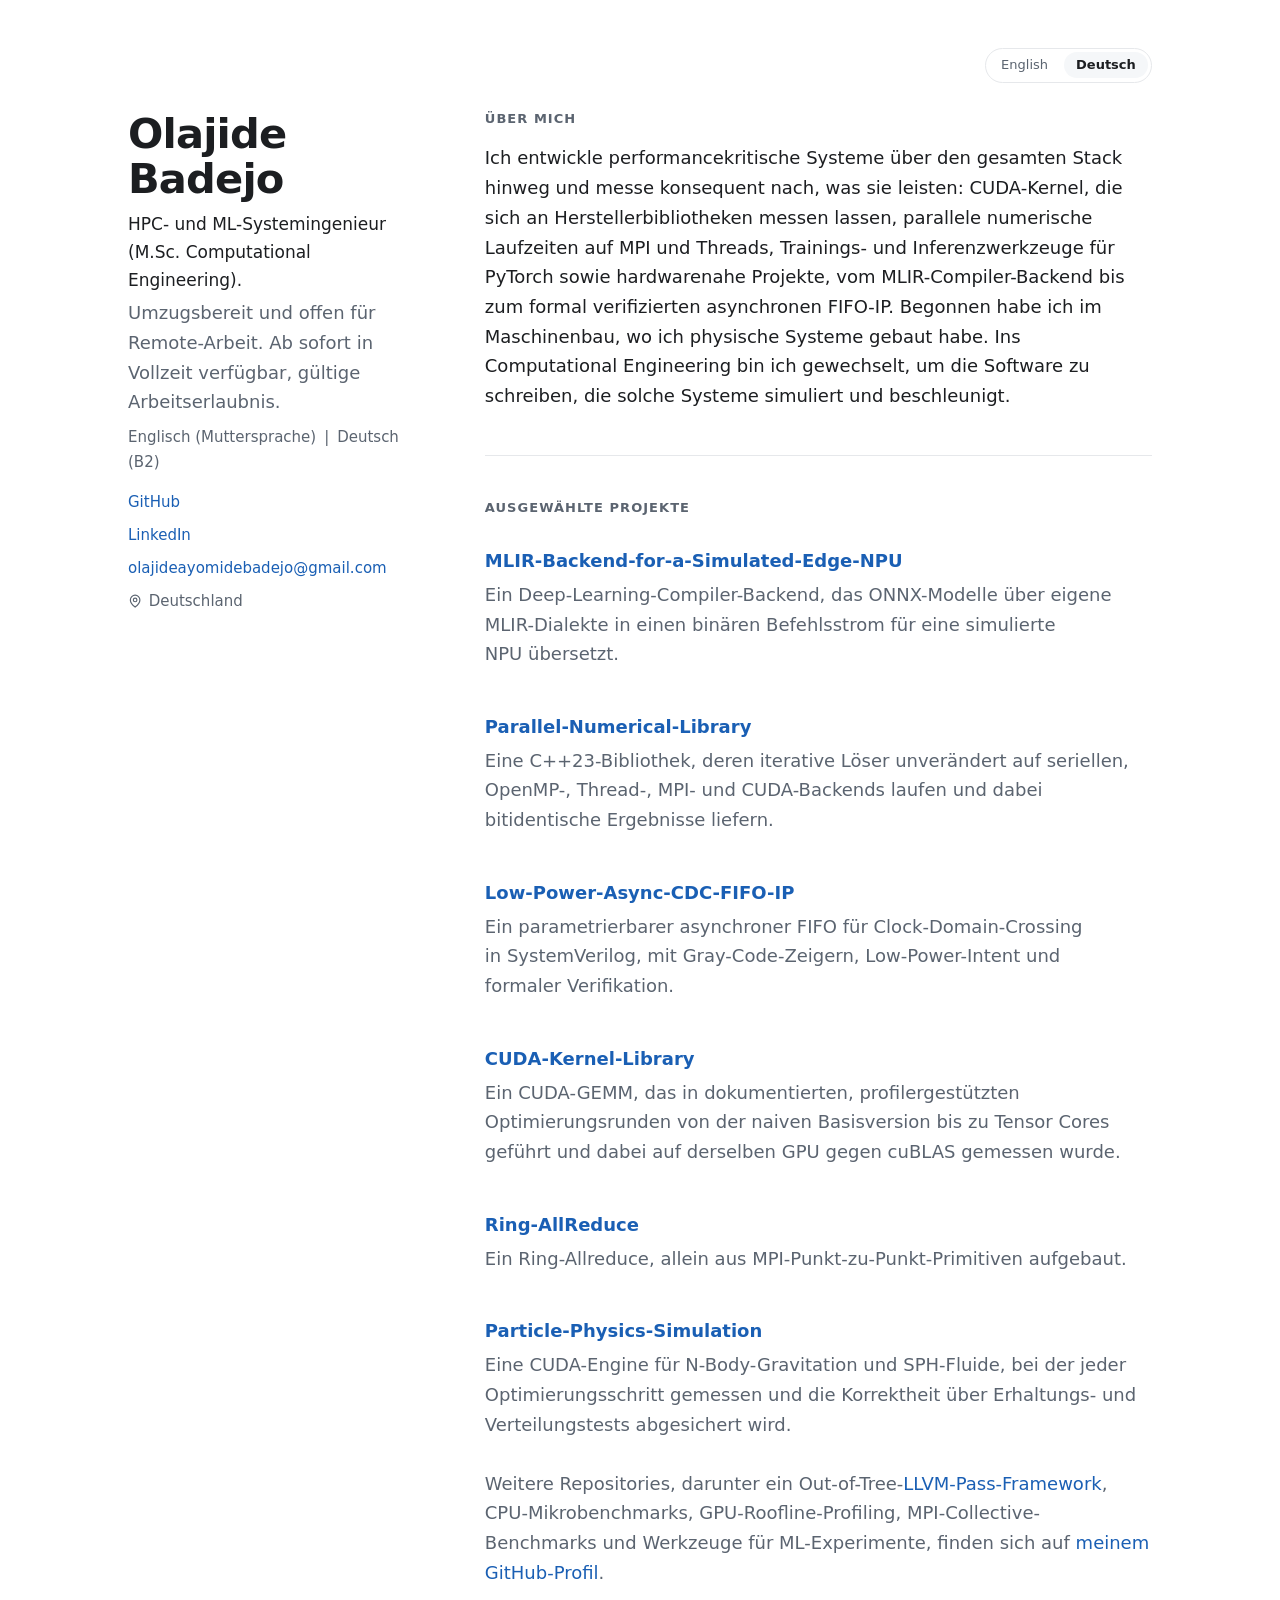
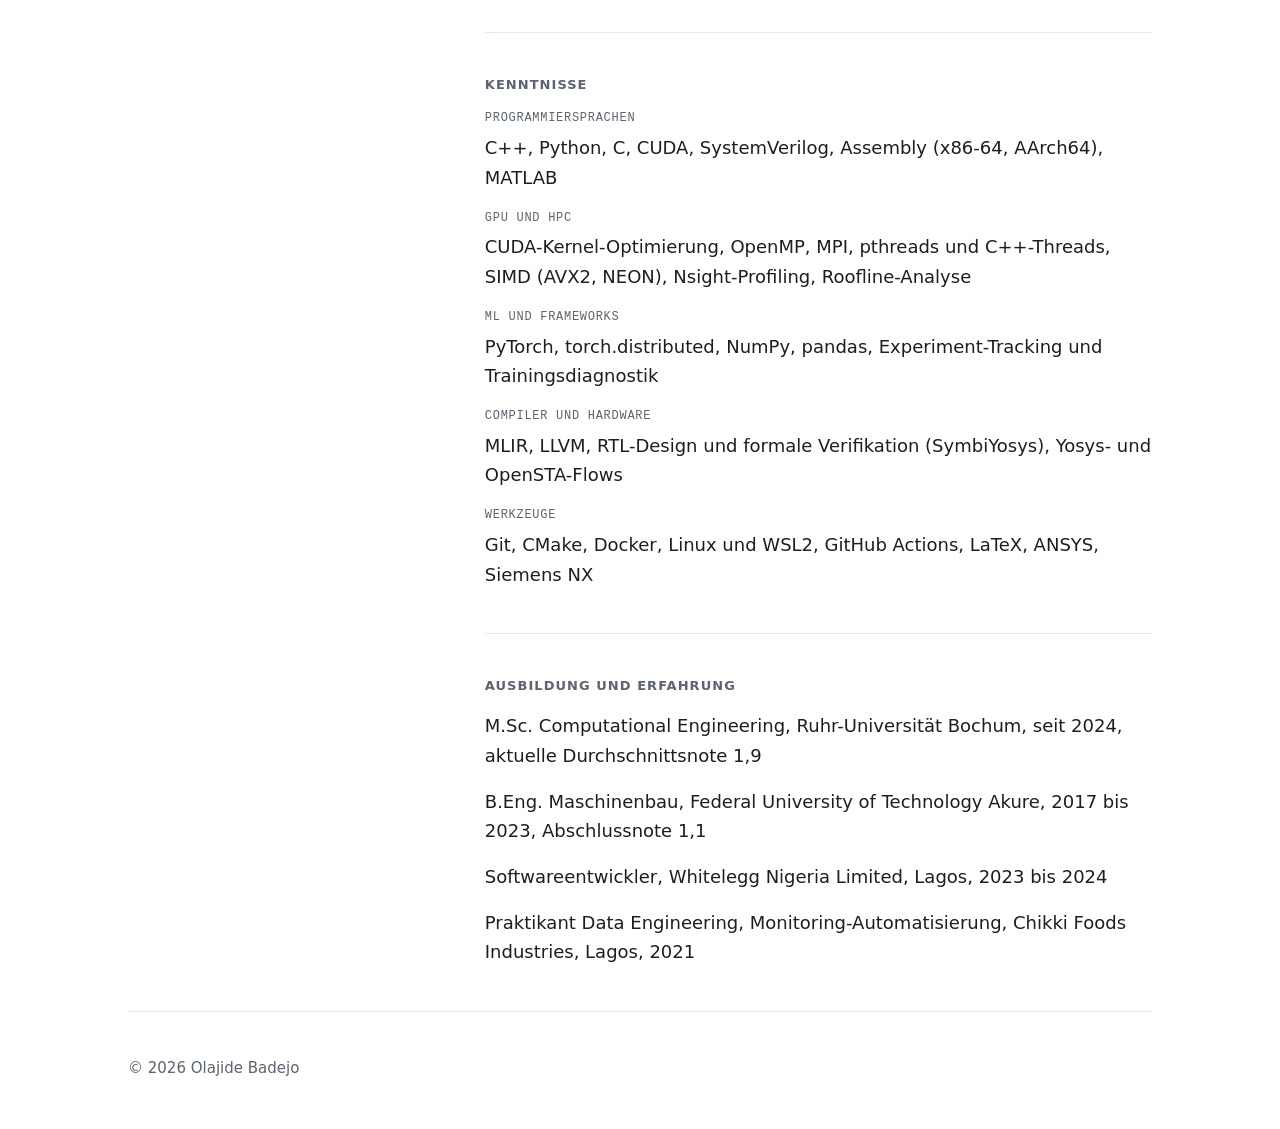
==== commit dd520960: "Drop the duplicate email from the footer" ====
--- a/de.html
+++ b/de.html
@@ -138,7 +138,6 @@
     </div>
 
     <footer>
-      <p><a href="mailto:olajideayomidebadejo@gmail.com">olajideayomidebadejo@gmail.com</a></p>
       <p class="copyright"><small>&copy; 2026 Olajide Badejo</small></p>
     </footer>
 
--- a/style.css
+++ b/style.css
@@ -308,10 +308,6 @@
   font-size: 0.9375rem;
 }
 
-footer a {
-  overflow-wrap: anywhere;
-}
-
 /* <small> carries the legal small print semantics; the size is set here */
 .copyright small {
   font-size: inherit;
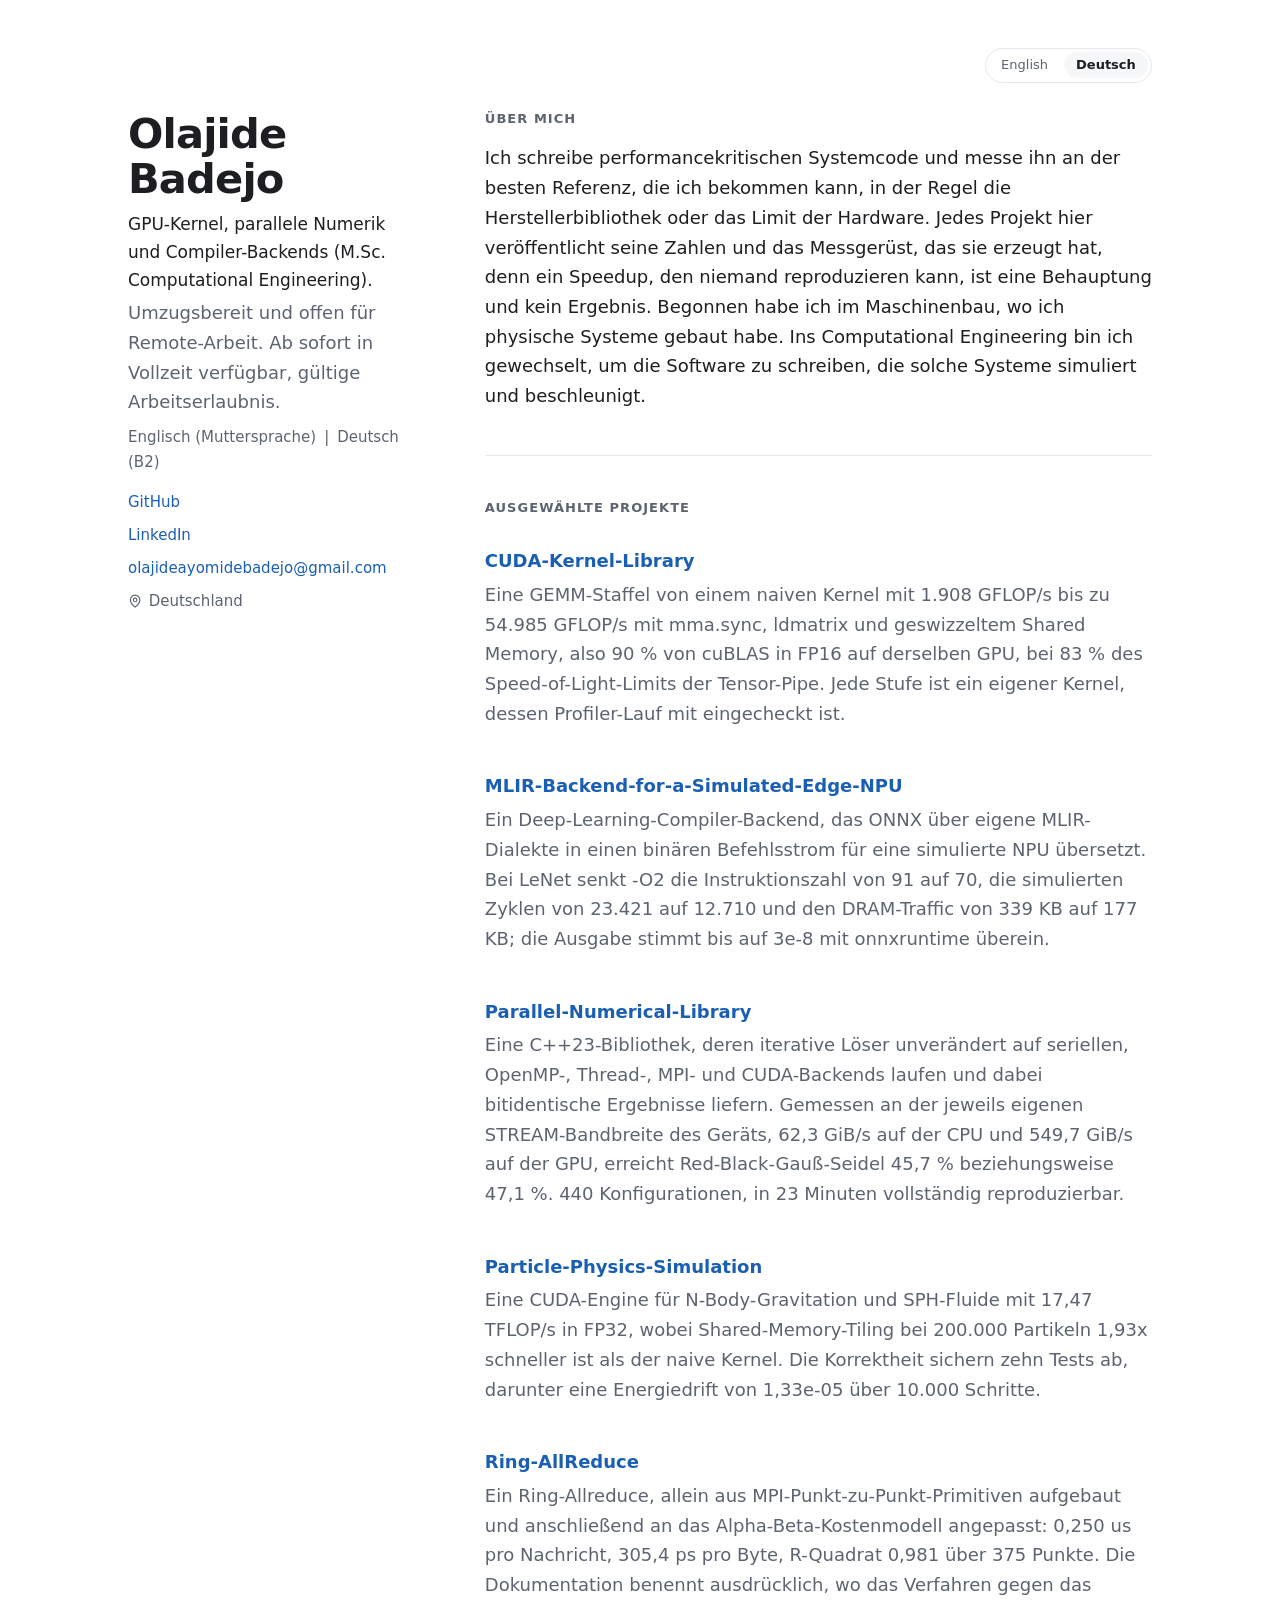
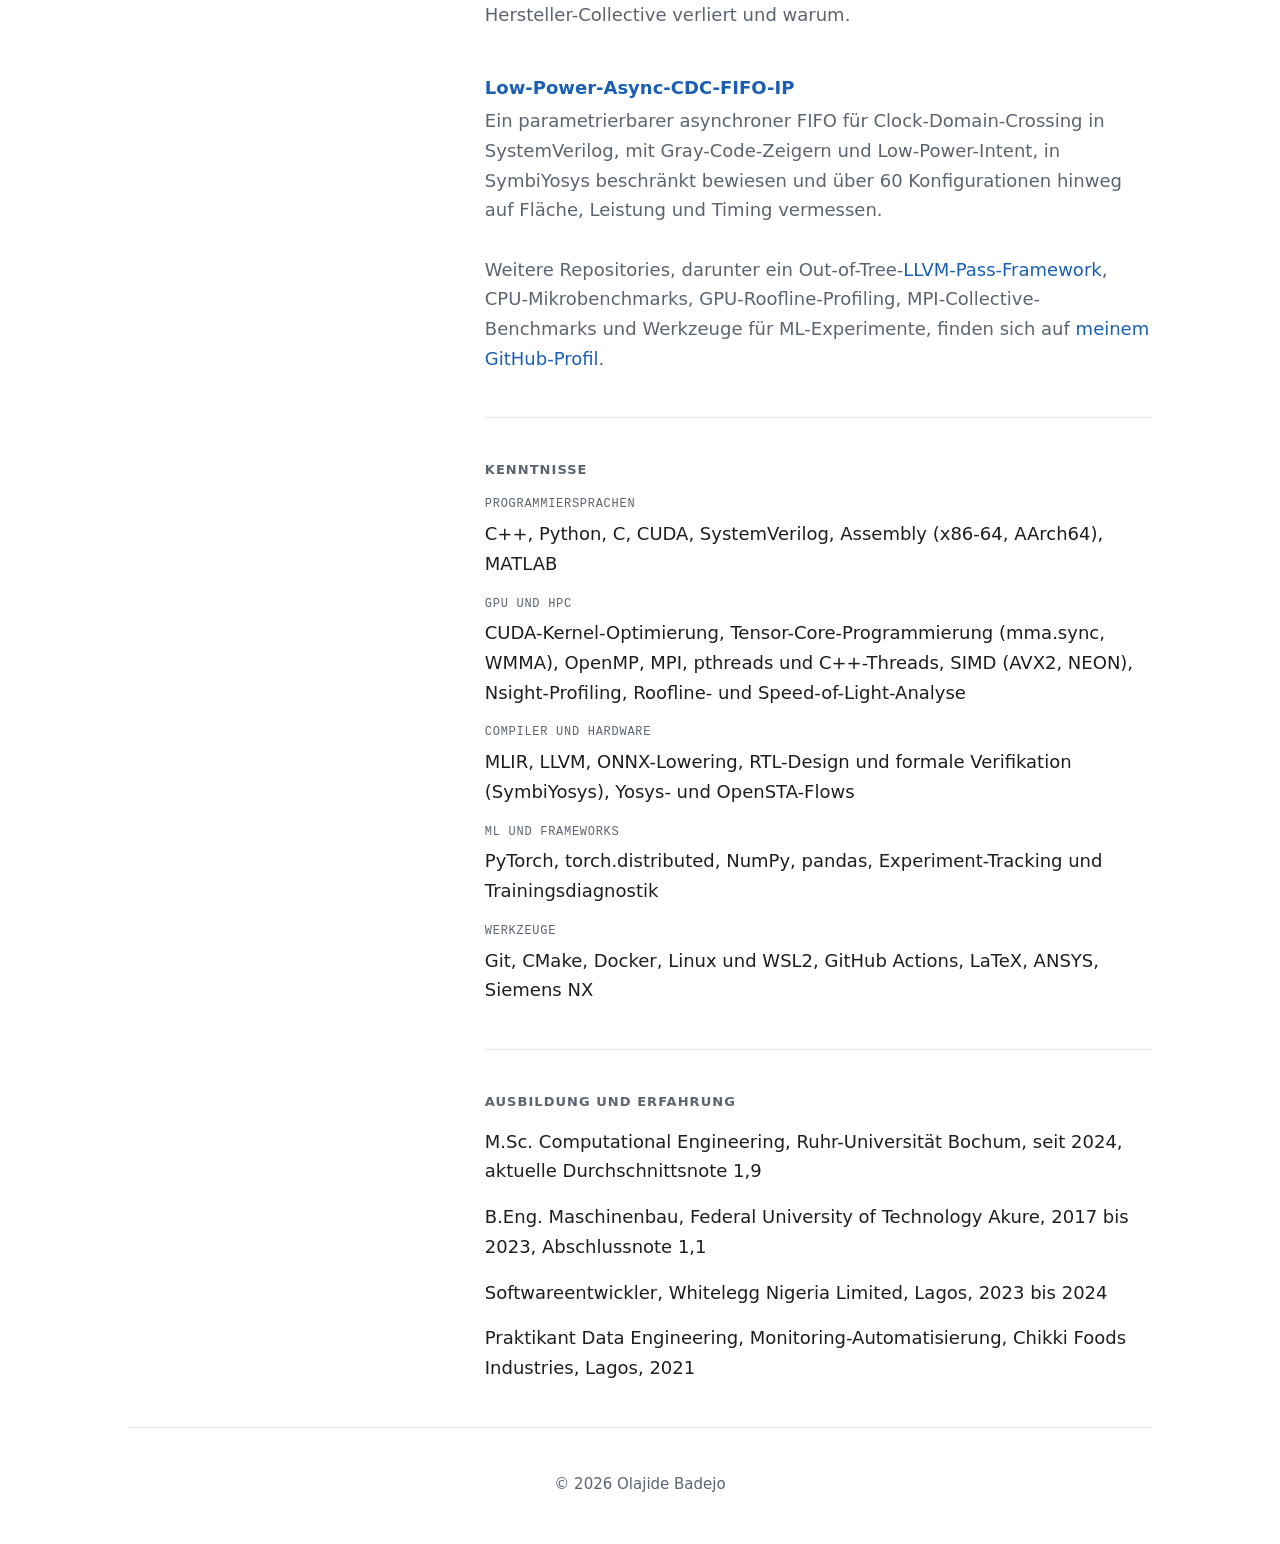
==== commit 8ef1398e: "Retarget site copy at GPU, HPC, and compiler roles and add measured results" ====
--- a/de.html
+++ b/de.html
@@ -4,15 +4,15 @@
   <meta charset="utf-8">
   <meta name="viewport" content="width=device-width, initial-scale=1">
   <meta name="color-scheme" content="light dark">
-  <title>Olajide Badejo | HPC- und ML-Systemingenieur</title>
-  <meta name="description" content="HPC- und ML-Systemingenieur. CUDA, C++, PyTorch, MLIR. M.Sc. Computational Engineering an der Ruhr-Universität Bochum.">
+  <title>Olajide Badejo | GPU, HPC und Compilerbau</title>
+  <meta name="description" content="Ich schreibe performancekritischen Systemcode und veröffentliche die Messungen. CUDA-Kernel bei 90 % von cuBLAS, ein MLIR-Backend, parallele Löser über fünf Backends. M.Sc. Computational Engineering an der Ruhr-Universität Bochum.">
   <link rel="canonical" href="https://olajide-badejo.github.io/de.html">
   <link rel="alternate" hreflang="en" href="https://olajide-badejo.github.io/">
   <link rel="alternate" hreflang="de" href="https://olajide-badejo.github.io/de.html">
   <link rel="alternate" hreflang="x-default" href="https://olajide-badejo.github.io/">
   <meta property="og:type" content="profile">
   <meta property="og:title" content="Olajide Badejo">
-  <meta property="og:description" content="HPC- und ML-Systemingenieur. CUDA, C++, PyTorch, MLIR. M.Sc. Computational Engineering an der Ruhr-Universität Bochum.">
+  <meta property="og:description" content="Ich schreibe performancekritischen Systemcode und veröffentliche die Messungen. CUDA-Kernel bei 90 % von cuBLAS, ein MLIR-Backend, parallele Löser über fünf Backends. M.Sc. Computational Engineering an der Ruhr-Universität Bochum.">
   <meta property="og:url" content="https://olajide-badejo.github.io/de.html">
   <meta property="og:locale" content="de">
   <meta property="og:locale:alternate" content="en">
@@ -33,7 +33,7 @@
 
       <header class="identity">
         <h1>Olajide Badejo</h1>
-        <p class="role">HPC- und ML-Systemingenieur (M.Sc. Computational Engineering).</p>
+        <p class="role">GPU-Kernel, parallele Numerik und Compiler-Backends (M.Sc. Computational Engineering).</p>
         <p class="availability">Umzugsbereit und offen für Remote-Arbeit. Ab sofort in Vollzeit verfügbar, gültige Arbeitserlaubnis.</p>
         <p class="languages">Englisch (Muttersprache) <span aria-hidden="true">|</span> Deutsch (B2)</p>
         <nav class="identity-links" aria-label="Kontakt und Profile">
@@ -54,35 +54,35 @@
 
         <section class="about" aria-labelledby="about-heading">
           <h2 id="about-heading">Über mich</h2>
-          <p>Ich entwickle performancekritische Systeme über den gesamten Stack hinweg und messe konsequent nach, was sie leisten: CUDA-Kernel, die sich an Herstellerbibliotheken messen lassen, parallele numerische Laufzeiten auf MPI und Threads, Trainings- und Inferenzwerkzeuge für PyTorch sowie hardwarenahe Projekte, vom MLIR-Compiler-Backend bis zum formal verifizierten asynchronen FIFO-IP. Begonnen habe ich im Maschinenbau, wo ich physische Systeme gebaut habe. Ins Computational Engineering bin ich gewechselt, um die Software zu schreiben, die solche Systeme simuliert und beschleunigt.</p>
+          <p>Ich schreibe performancekritischen Systemcode und messe ihn an der besten Referenz, die ich bekommen kann, in der Regel die Herstellerbibliothek oder das Limit der Hardware. Jedes Projekt hier veröffentlicht seine Zahlen und das Messgerüst, das sie erzeugt hat, denn ein Speedup, den niemand reproduzieren kann, ist eine Behauptung und kein Ergebnis. Begonnen habe ich im Maschinenbau, wo ich physische Systeme gebaut habe. Ins Computational Engineering bin ich gewechselt, um die Software zu schreiben, die solche Systeme simuliert und beschleunigt.</p>
         </section>
 
         <section class="selected-work" aria-labelledby="work-heading">
           <h2 id="work-heading">Ausgewählte Projekte</h2>
           <ul class="work-list">
             <li class="work-item">
+              <a href="https://github.com/Olajide-Badejo/CUDA-Kernel-Library" target="_blank" rel="noopener">CUDA-Kernel-Library</a>
+              <p>Eine GEMM-Staffel von einem naiven Kernel mit 1.908 GFLOP/s bis zu 54.985 GFLOP/s mit mma.sync, ldmatrix und geswizzeltem Shared Memory, also 90 % von cuBLAS in FP16 auf derselben GPU, bei 83 % des Speed-of-Light-Limits der Tensor-Pipe. Jede Stufe ist ein eigener Kernel, dessen Profiler-Lauf mit eingecheckt ist.</p>
+            </li>
+            <li class="work-item">
               <a href="https://github.com/Olajide-Badejo/MLIR-Backend-for-a-Simulated-Edge-NPU" target="_blank" rel="noopener">MLIR-Backend-for-a-Simulated-Edge-NPU</a>
-              <p>Ein Deep-Learning-Compiler-Backend, das ONNX-Modelle über eigene MLIR-Dialekte in einen binären Befehlsstrom für eine simulierte NPU übersetzt.</p>
+              <p>Ein Deep-Learning-Compiler-Backend, das ONNX über eigene MLIR-Dialekte in einen binären Befehlsstrom für eine simulierte NPU übersetzt. Bei LeNet senkt -O2 die Instruktionszahl von 91 auf 70, die simulierten Zyklen von 23.421 auf 12.710 und den DRAM-Traffic von 339 KB auf 177 KB; die Ausgabe stimmt bis auf 3e-8 mit onnxruntime überein.</p>
             </li>
             <li class="work-item">
               <a href="https://github.com/Olajide-Badejo/Parallel-Numerical-Library" target="_blank" rel="noopener">Parallel-Numerical-Library</a>
-              <p>Eine C++23-Bibliothek, deren iterative Löser unverändert auf seriellen, OpenMP-, Thread-, MPI- und CUDA-Backends laufen und dabei bitidentische Ergebnisse liefern.</p>
+              <p>Eine C++23-Bibliothek, deren iterative Löser unverändert auf seriellen, OpenMP-, Thread-, MPI- und CUDA-Backends laufen und dabei bitidentische Ergebnisse liefern. Gemessen an der jeweils eigenen STREAM-Bandbreite des Geräts, 62,3 GiB/s auf der CPU und 549,7 GiB/s auf der GPU, erreicht Red-Black-Gauß-Seidel 45,7 % beziehungsweise 47,1 %. 440 Konfigurationen, in 23 Minuten vollständig reproduzierbar.</p>
+            </li>
+            <li class="work-item">
+              <a href="https://github.com/Olajide-Badejo/Particle-Physics-Simulation" target="_blank" rel="noopener">Particle-Physics-Simulation</a>
+              <p>Eine CUDA-Engine für N-Body-Gravitation und SPH-Fluide mit 17,47 TFLOP/s in FP32, wobei Shared-Memory-Tiling bei 200.000 Partikeln 1,93x schneller ist als der naive Kernel. Die Korrektheit sichern zehn Tests ab, darunter eine Energiedrift von 1,33e-05 über 10.000 Schritte.</p>
+            </li>
+            <li class="work-item">
+              <a href="https://github.com/Olajide-Badejo/Ring-AllReduce" target="_blank" rel="noopener">Ring-AllReduce</a>
+              <p>Ein Ring-Allreduce, allein aus MPI-Punkt-zu-Punkt-Primitiven aufgebaut und anschließend an das Alpha-Beta-Kostenmodell angepasst: 0,250 us pro Nachricht, 305,4 ps pro Byte, R-Quadrat 0,981 über 375 Punkte. Die Dokumentation benennt ausdrücklich, wo das Verfahren gegen das Hersteller-Collective verliert und warum.</p>
             </li>
             <li class="work-item">
               <a href="https://github.com/Olajide-Badejo/Low-Power-Async-CDC-FIFO-IP" target="_blank" rel="noopener">Low-Power-Async-CDC-FIFO-IP</a>
-              <p>Ein parametrierbarer asynchroner FIFO für Clock-Domain-Crossing in SystemVerilog, mit Gray-Code-Zeigern, Low-Power-Intent und formaler Verifikation.</p>
-            </li>
-            <li class="work-item">
-              <a href="https://github.com/Olajide-Badejo/CUDA-Kernel-Library" target="_blank" rel="noopener">CUDA-Kernel-Library</a>
-              <p>Ein CUDA-GEMM, das in dokumentierten, profilergestützten Optimierungsrunden von der naiven Basisversion bis zu Tensor Cores geführt und dabei auf derselben GPU gegen cuBLAS gemessen wurde.</p>
-            </li>
-            <li class="work-item">
-              <a href="https://github.com/Olajide-Badejo/Ring-AllReduce" target="_blank" rel="noopener">Ring-AllReduce</a>
-              <p>Ein Ring-Allreduce, allein aus MPI-Punkt-zu-Punkt-Primitiven aufgebaut.</p>
-            </li>
-            <li class="work-item">
-              <a href="https://github.com/Olajide-Badejo/Particle-Physics-Simulation" target="_blank" rel="noopener">Particle-Physics-Simulation</a>
-              <p>Eine CUDA-Engine für N-Body-Gravitation und SPH-Fluide, bei der jeder Optimierungsschritt gemessen und die Korrektheit über Erhaltungs- und Verteilungstests abgesichert wird.</p>
+              <p>Ein parametrierbarer asynchroner FIFO für Clock-Domain-Crossing in SystemVerilog, mit Gray-Code-Zeigern und Low-Power-Intent, in SymbiYosys beschränkt bewiesen und über 60 Konfigurationen hinweg auf Fläche, Leistung und Timing vermessen.</p>
             </li>
           </ul>
           <p class="work-more">Weitere Repositories, darunter ein Out-of-Tree-<a href="https://github.com/Olajide-Badejo/LLVM-Optimization-Pass-Framework" target="_blank" rel="noopener">LLVM-Pass-Framework</a>, CPU-Mikrobenchmarks, GPU-Roofline-Profiling, MPI-Collective-Benchmarks und Werkzeuge für ML-Experimente, finden sich auf <a href="https://github.com/Olajide-Badejo?tab=repositories" target="_blank" rel="noopener">meinem GitHub-Profil</a>.</p>
@@ -97,15 +97,15 @@
             </div>
             <div class="skill-group">
               <dt>GPU und HPC</dt>
-              <dd>CUDA-Kernel-Optimierung, OpenMP, MPI, pthreads und C++-Threads, SIMD (AVX2, NEON), Nsight-Profiling, Roofline-Analyse</dd>
+              <dd>CUDA-Kernel-Optimierung, Tensor-Core-Programmierung (mma.sync, WMMA), OpenMP, MPI, pthreads und C++-Threads, SIMD (AVX2, NEON), Nsight-Profiling, Roofline- und Speed-of-Light-Analyse</dd>
+            </div>
+            <div class="skill-group">
+              <dt>Compiler und Hardware</dt>
+              <dd>MLIR, LLVM, ONNX-Lowering, RTL-Design und formale Verifikation (SymbiYosys), Yosys- und OpenSTA-Flows</dd>
             </div>
             <div class="skill-group">
               <dt>ML und Frameworks</dt>
               <dd>PyTorch, torch.distributed, NumPy, pandas, Experiment-Tracking und Trainingsdiagnostik</dd>
-            </div>
-            <div class="skill-group">
-              <dt>Compiler und Hardware</dt>
-              <dd>MLIR, LLVM, RTL-Design und formale Verifikation (SymbiYosys), Yosys- und OpenSTA-Flows</dd>
             </div>
             <div class="skill-group">
               <dt>Werkzeuge</dt>
--- a/style.css
+++ b/style.css
@@ -298,14 +298,11 @@
 
 /* ---------------------------------------------------------------- footer */
 
+/* one centred line closing the page; the flex row went with the footer email */
 footer {
-  display: flex;
-  flex-wrap: wrap;
-  align-items: baseline;
-  justify-content: space-between;
-  gap: var(--space-xs) var(--space-md);
   color: var(--muted);
   font-size: 0.9375rem;
+  text-align: center;
 }
 
 /* <small> carries the legal small print semantics; the size is set here */
